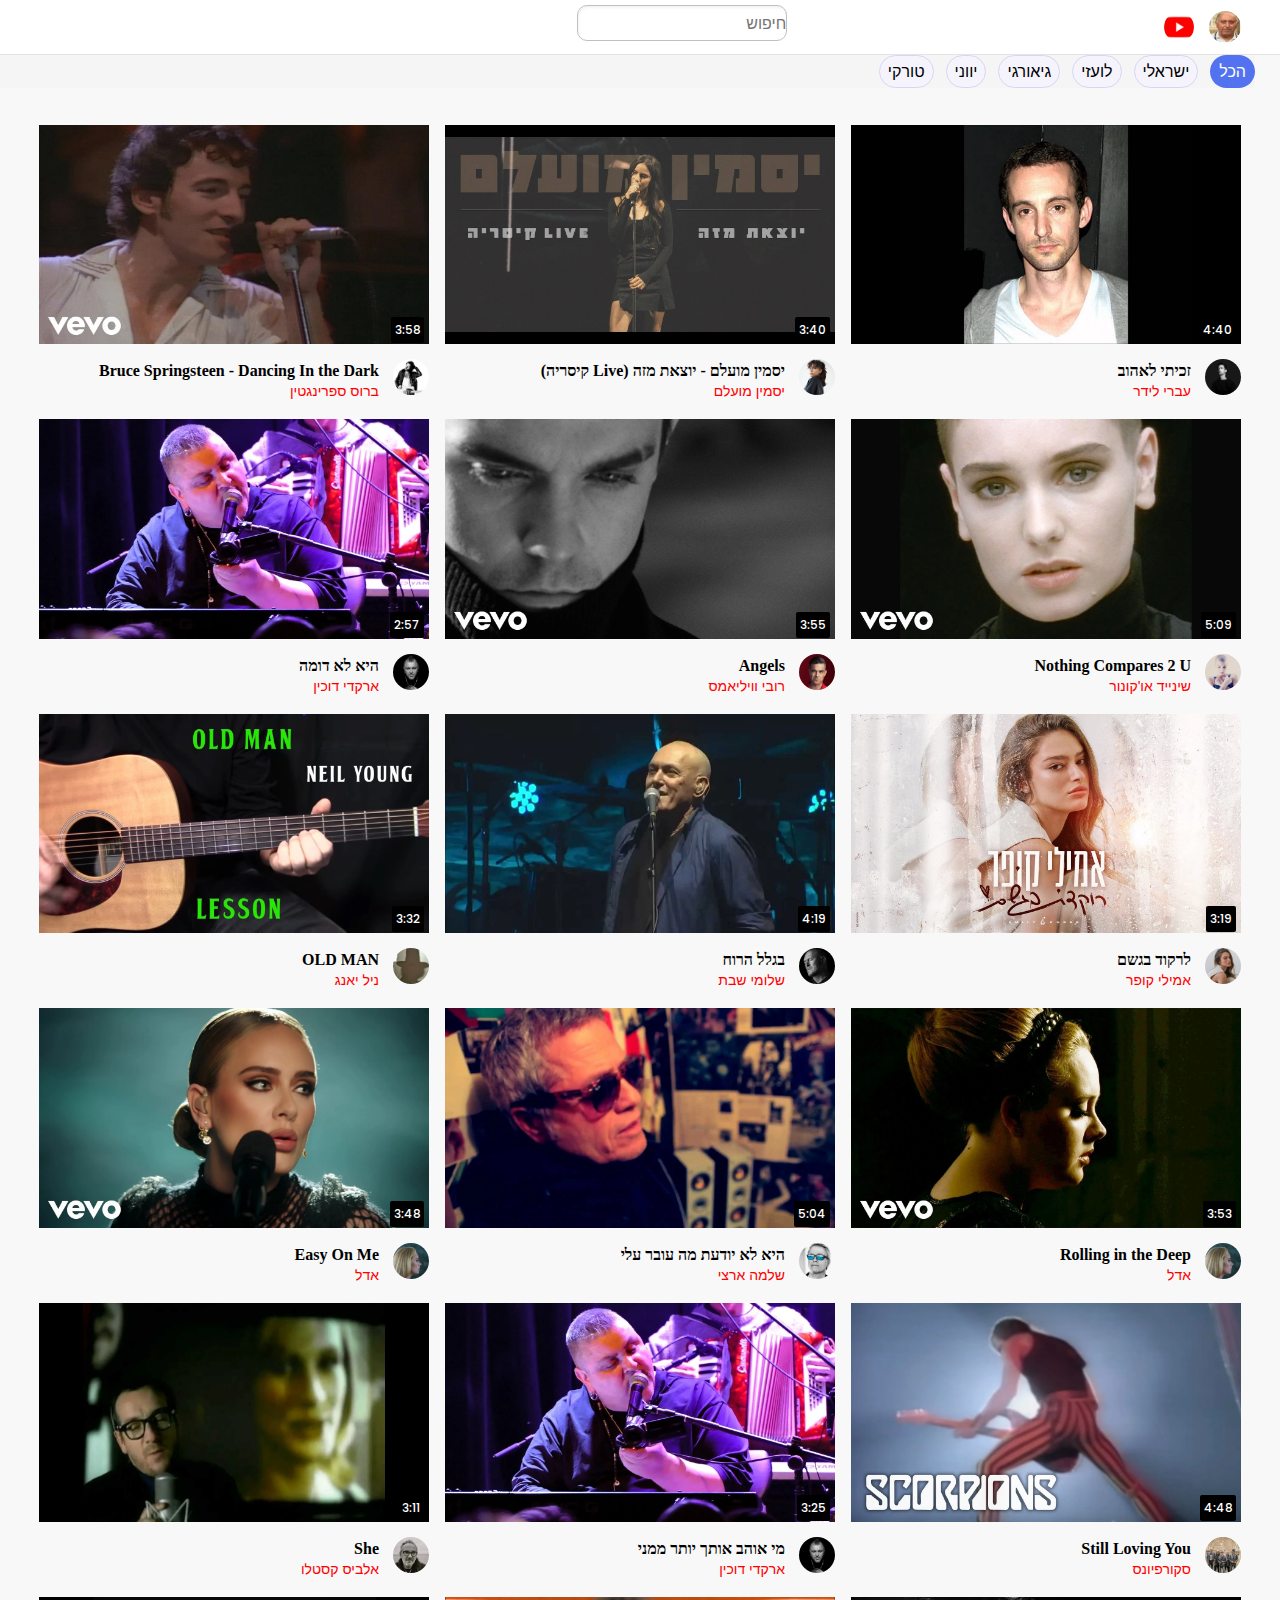
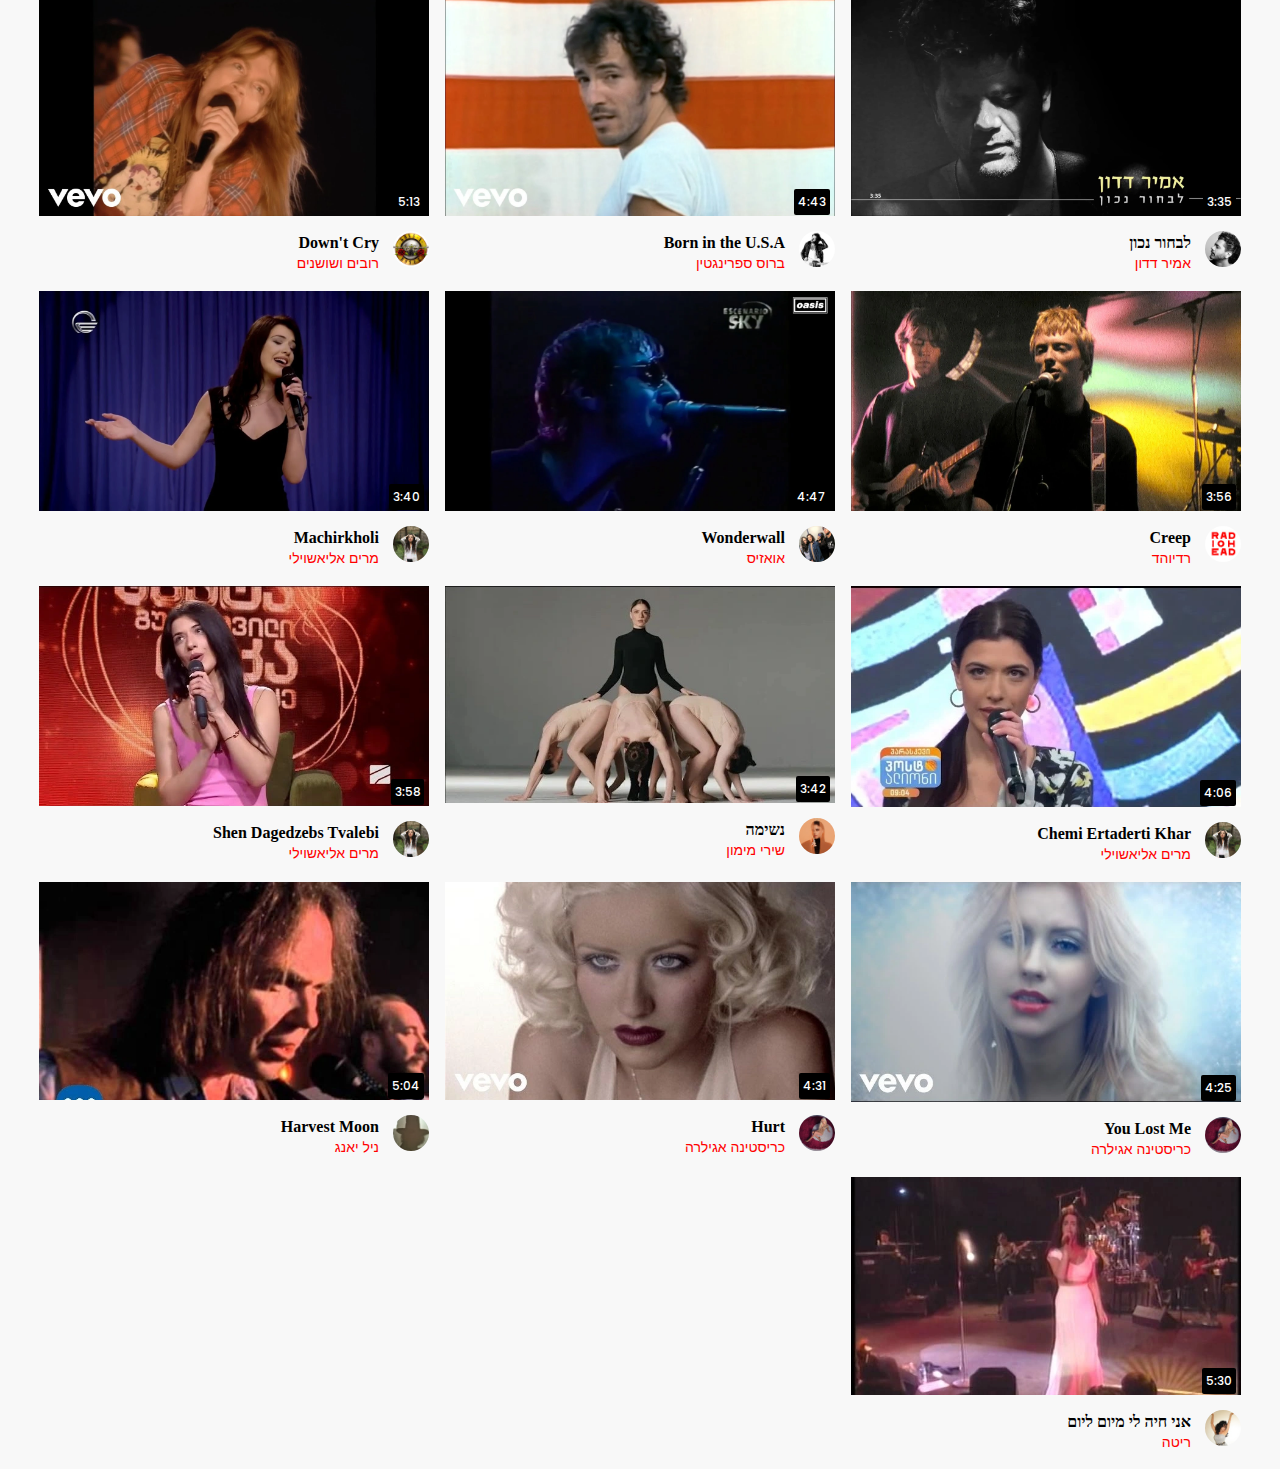
==== index.html @ 2741edd7 "Add files via upload" ====
<!DOCTYPE html>
<html>
  <head>
    <meta name="viewport" content="width=device-width, initial-scale=1">
    <title>Mytube</title>
    <link rel="preconnect" href="https://fonts.googleapis.com">
    <link rel="preconnect" href="https://fonts.gstatic.com" crossorigin>
    <link href="https://fonts.googleapis.com/css2?family=Roboto:wght@400;500;700&display=swap" rel="stylesheet">

    <link rel="stylesheet" href="https://cdnjs.cloudflare.com/ajax/libs/font-awesome/6.2.0/css/all.min.css" />

    <link rel="stylesheet" href="styles/general.css">
    <link rel="stylesheet" href="styles/header.css">
    <link rel="stylesheet" href="styles/video.css">
    <link rel="stylesheet" href="styles/sidebar.css">
    <link rel="stylesheet" href="styles/slider.css">
    <link rel="stylesheet" href="styles/buttons.css">
    <!--script src="scripts/slider.js" defer></script-->
  </head>
  <body>
    <header class="header">
      <div class="left-section">
        <!--img class="hamburger-menu" src="icons/hamburger-menu.svg"-->
        <!--img class="youtube-logo" styl="display:none" src="icons/youtube-logo1.svg"-->
        <img class="current-user-picture" src="channel-pictures/uzichannel.jpg">
        <img class="youtube-logo" src="icons/youtube-logo1.png">
      </div>
      <div class="middle-section">
        <form>
          <input type="search" class="search-bar" name="gsearch" id="filterInput" placeholder="חיפוש">        
        </form>
      </div>
      
      <!--div class="middle-section">
        <input class="search-bar" type="text" placeholder="חיפוש">
        <input class="search-bar" type="search" id="search-icon" data-search placeholder="חיפוש">

        <button class="search-button">
          <img class="search-icon" src="icons/search.svg">
          <div class="tooltip">חיפוש</div>
        </button>
        < Put position absolute inside position relative >
        <button class="voice-search-button">
          <img class="voice-search-icon" src="icons/voice-search-icon.svg">
          <div class="tooltip">Search with your voice</div>
        </button-->
      </div-->
      <div class="right-section">
        <!--div class="upload-icon-container">
          <img class="upload-icon" src="icons/upload.svg">
          <div class="tooltip">Create</div>
        </div-->
        <!--div class="youtube-apps-icon-container">
          <img class="youtube-apps-icon" src="icons/youtube-apps.svg">
          <div class="tooltip">YouTube Apps</div>
        </div-->
        <!--div class="notifications-icon-container">
          <img class="notifications-icon" src="icons/notifications.svg">
          <div class="notifications-count">3</div>
          <div class="tooltip">Notifications</div>
        </div-->
        <!--img class="current-user-picture" src="channel-pictures/uzichannel.jpg"-->
      </div>
      
    </header>
    
    
    <div class="wrapper" dir="rtl">
      <div class="icon"><i id="left" class="fa-solid fa-angle-left"></i></div>
      <ul class="tabs-box">
        <li class="tab active">הכל</li>
        <li class="tab">ישראלי</li>
        <li class="tab">לועזי</li>
        <li class="tab">גיאורגי</li>
        <li class="tab">יווני</li>
        <li class="tab">טורקי</li>
      </ul>
      <div class="icon"><i id="right" class="fa-solid fa-angle-right"></i></div>
    </div>

    
      <nav class="sidebar">
      <div class="sidebar-link">
        <img class ="home" src="icons/home.svg">
        <div><a href="index.html">בית</a></div>
      </div>
      <div class="sidebar-link">
        <img src="icons/explore.svg">
        <div>Explore</div>
      </div>
      <div class="sidebar-link">
        <img src="icons/subscriptions.svg">
        <div>Subscriptions</div>
      </div>
      <div class="sidebar-link">
        <img src="icons/originals.svg">
        <div>Originals</div>
      </div>
      <div class="sidebar-link">
        <img class ="music" src="icons/youtube-music.svg">
        <div>מוזיקה</div>
      </div>
      <div class="sidebar-link">
        <img src="icons/library.svg">
        <div>Library</div>
      </div>
    </nav>

    <main>
      <div class="video-grid js-video-grid">
      </div>
    </main>
    <script type="module" src="scripts/youtube.js"></script>
   
  </body>
</html>
---- styles/general.css ----
p {
  margin-top: 0;
  margin-bottom: 0;
}

body {
  /* This style below will be inherited */
  
  direction: rtl;
  font-family: Roboto, Arial;
  margin: 15px;
  padding-top: 110px;
  padding-left: 24px;
  padding-right: 24px;
  background-color: rgb(248, 248, 248);
}
---- styles/header.css ----
.header {
  height: 55px;

  display: flex;
  flex-direction: row;
  justify-content: space-between;

  position: fixed;
  top: 0;
  left: 0;
  right: 0;
  z-index: 100;

  background-color: white;
  border-bottom-width: 1px;
  border-bottom-style: solid;
  border-bottom-color: rgb(228, 228, 228);
}

.left-section {

  display: flex;
  align-items: center;
  margin-left: 24px;
  margin-right: 24px;
}

.hamburger-menu {
  height: 24px;
  margin-left: 24px;
  margin-right: 24px;
}

.youtube-logo {
  width: 30px;
  height: 30px;
  border-radius: 50px;
  cursor: pointer;
  /* margin-right: 10px; */
}
/*
.middle-section {
  flex: 1;
  margin-left: 70px;
  margin-right: 35px;
  max-width: 210px;
  display: flex;
  align-items: center;
}
*/
.search-bar {
  margin-top: 5px;
  flex: 1;
  height: 36px;
  padding-left: 10px;
  font-size: 16px;
  border: 1px solid rgb(192, 192, 192);
  border-radius: 10px;
  box-shadow: inset 1px 2px 3px rgba(0, 0, 0, 0.05);
  width: 210px;

}

.search-bar::placeholder {
  font-size: 16px;
}

.search-button {
  height: 40px;
  width: 66px;
  background-color: rgb(240, 240, 240);
  border-width: 1px;
  border-style: solid;
  border-color: rgb(192, 192, 192);
  margin-left: -1px;
  margin-right: 10px;
}

.search-button,
.voice-search-button,
.upload-icon-container {
  display: flex;
  justify-content: center;
  align-items: center;
  position: relative;
}

.search-button .tooltip,
.voice-search-button .tooltip,
.upload-icon-container .tooltip {
  position: absolute;
  background-color: gray;
  color: white;
  padding-top: 4px;
  padding-bottom: 4px;
  padding-left: 8px;
  padding-right: 8px;
  border-radius: 2px;
  font-size: 12px;
  bottom: -30px;
  opacity: 0;
  transition: opacity 0.15s;
  pointer-events: none;
  white-space: nowrap;
}

.search-button:hover .tooltip,
.voice-search-button:hover .tooltip,
.upload-icon-container:hover .tooltip {
  opacity: 1;
}

.search-icon {
  height: 25px;
}

.voice-search-button {
  height: 40px;
  width: 40px;
  border-radius: 20px;
  border: none;
  background-color: rgb(245, 245, 245);
}

.voice-search-icon {
  height: 24px;
}

.right-section {
  width: 180px;
  margin-right: 20px;
  display: flex;
  align-items: center;
  justify-content: space-between;
  flex-shrink: 0;
  margin-left: 24px;
}

.upload-icon {
  height: 24px;
}

.youtube-apps-icon {
  height: 24px;
}

.notifications-icon {
  height: 24px;
}

.notifications-icon-container {
  position: relative;
}

.notifications-count {
  position: absolute;
  top: -2px;
  right: -5px;
  background-color: rgb(200, 0, 0);
  color: white;
  font-size: 11px;
  padding-left: 5px;
  padding-right: 5px;
  padding-top: 2px;
  padding-bottom: 2px;
  border-radius: 10px;
}

.current-user-picture {
  margin: 15px;
  height: 32px;
  border-radius: 16px;
}

.search-button,
.voice-search-button,
.upload-icon-container,
.youtube-apps-icon-container,
.notifications-icon-container {
  display: flex;
  justify-content: center;
  align-items: center;
  position: relative;
  cursor: pointer;
}

.search-button .tooltip,
.voice-search-button .tooltip,
.upload-icon-container .tooltip,
.youtube-apps-icon-container .tooltip,
.notifications-icon-container .tooltip {
  font-family: Roboto, Arial;
  position: absolute;
  background-color: gray;
  color: white;
  padding-top: 4px;
  padding-bottom: 4px;
  padding-left: 8px;
  padding-right: 8px;
  border-radius: 2px;
  font-size: 12px;
  bottom: -30px;
  opacity: 0;
  transition: opacity 0.15s;
  pointer-events: none;
  white-space: nowrap;
}

.search-button:hover .tooltip,
.voice-search-button:hover .tooltip,
.upload-icon-container:hover .tooltip,
.youtube-apps-icon-container:hover .tooltip,
.notifications-icon-container:hover .tooltip {
  opacity: 1;
}

header ul li{
  margin-bottom:  50px;
  list-style: none;
  padding: 20px;
  margin: 10px;
  float: left;
  font-size: 20px;
  border-radius: 35px;
  /*background: red;*/

}
header ul li a{
  color: inherit;
  text-decoration: none;
}
header ul li.active{
  background: var(--gra);
}
header ul li.active a{
  color: white;
  font-weight: bold;
}
---- styles/video.css ----
.thumbnail {
  width: 100%;
  cursor: pointer;
}

.thumbnail:hover{
  scale:  1.04;
  
}

.video-title {
  margin-top: 0;
  font-size: 14px;
  font-weight: 500;
  line-height: 20px;
  
}

.video-info-grid {
  display: grid;
  grid-template-columns: 50px 1fr;
}

.profile-picture {
  width: 36px;
  border-radius: 50px;
}

.thumbnail-row {
  margin-bottom: 8px;
  position: relative;
}

.video-author,
.video-stats {
  font-size: 14px;
  color: rgb(96, 96, 96);
}

.video-stats {
  display:none;
  }

.video-author {
  margin-bottom: 4px;
  font-family: arial;
  color: red;
}

@media (min-width: 1000px) {
  .video-title {
    font-size: 16px;
    line-height: 24px;
    font-weight: 800;
    font-family: miriam;
   
  }
}

@media (min-width: 1000px) {
  .video-author,
  .video-stats {
    font-size: 14px;
  }
}

.video-grid {
  display: grid;
  /*grid-template-columns: 1fr 1fr; */
  column-gap: 16px;
  row-gap: 16px;
  grid-template-columns: repeat(6, 1fr);
}


@media (max-width: 2000px) {
  .video-grid {
    grid-template-columns: repeat(5, 1fr);
  }
}

/* This @media means when the screen width is 1600px or
   less, we will divide the grid into 6 columns. */
@media (max-width: 1600px) {
  .video-grid {
    grid-template-columns: repeat(4, 1fr);
  }
}

@media (max-width: 1300px) {
  .video-grid {
    grid-template-columns: repeat(3, 1fr);
  }
}

@media (max-width: 1200px) {
  .video-grid {
    grid-template-columns: repeat(2, 2fr);
  }
}

@media (max-width: 1000px) {
  .video-grid {
    grid-template-columns: repeat(1, 1fr);
  }
}
/*
@media (max-width: 900px) {
  .video-grid {
    grid-template-columns: repeat(1, 1fr);
  }
}

@media (max-width: 575px) {
  .video-grid {
    grid-template-columns: repeat(1, 1fr);
  }
}

@media (max-width: 450px) {
  .video-grid {
    grid-template-columns: 1fr;
  }
}
*/

.video-time {
  font-size: 12px;
  font-weight: 500;
  padding: 4px;
  border-radius: 2px;
  background-color: black;
  color: white;
  position: absolute;
  bottom: 8px;
  right: 5px;
}

.video-preview {
  display: block;
}

div.show {
  display: none;
  animation: animate 0.5s;
}
div.hide {
  display: none;
}

@keyframes animate {   
   0%{
      transform: scale(0);
   }100%{
    transform: scale(1);
   }   
}
---- styles/sidebar.css ----
.sidebar {
  display: none;
  position: fixed;
  right: 0;
  bottom: 0;
  top: 55px;
  background-color: white;
  width: 72px;
  z-index: 200;

}

.sidebar-link {
  height: 74px;
  display: flex;
  justify-content: center;
  align-items: center;
  flex-direction: column;
}

.home, .music{
  cursor: pointer;
}


.sidebar-link:hover {
  background-color: rgb(235, 235, 235);
  
}

.sidebar-link img {
  height: 24px;
  margin-bottom: 4px;
}

.sidebar-link div {
  font-size: 12px;
}
---- styles/slider.css ----
/* Import Google font - Poppins */
@import url('https://fonts.googleapis.com/css2?family=Poppins:wght@400;500;600&display=swap');
*{
  margin: 0;
  padding: 0;
  box-sizing: border-box;
  font-family: 'Poppins', sans-serif;
}
/*
.body {
  display: flex;
  padding: 0 10px;
  align-items: center;
  justify-content: center;
  min-height: 100vh;
  background: #5372F0;
}
*/
.wrapper {
    
    display: flex;
    flex-direction: row;
    justify-content: space-between;
  
    position: fixed;
    margin-bottom: 3px;
    top: 55px;
    left: 0px;
    right: 25px;
    z-index: 100;
    direction: rtl;
    background-color: whitesmoke;
}
.wrapper .icon {
  position: absolute;
  top: 0;
  height: 100%;
  width: 120px;
  display: flex;
  align-items: center;
}
.icon:first-child {
  display: none;
  right: 0;
  display: none;
  background: linear-gradient(90deg, #fff 70%, transparent);
}
.icon:last-child {
  display: none;
  left: 0;
  justify-content: flex-end;
  background: linear-gradient(-90deg, #fff 70%, transparent);
}
.icon i {
  width: 55px;
  height: 55px;
  cursor: pointer;
  font-size: 1.2rem;
  text-align: center;
  line-height: 55px;
  border-radius: 50%;
}
.icon i:hover {
  background: #efedfb;
}
.icon:first-child i {
  margin-left: 15px;
} 
.icon:last-child i {
  margin-right: 15px;
} 
.wrapper .tabs-box {
  display: flex;
  gap: 12px;
  list-style: none;
  overflow-x: hidden;
  scroll-behavior: smooth;
}
.tabs-box.dragging {
  scroll-behavior: auto;
  cursor: grab;
}
.tabs-box .tab {
  cursor: pointer;
  font-size: 1rem;
  white-space: nowrap;
  background: #f5f4fd;
  padding: 3px 8px;
  border-radius: 30px;
  border: 1px solid #d8d5f2;
}
.tabs-box .tab:hover{
  background: #efedfb;
}
.tabs-box.dragging .tab {
  user-select: none;
  pointer-events: none;
}
.tabs-box .tab.active{
  color: #fff;
  background: #5372F0;
  border-color: transparent;
}
---- styles/buttons.css ----
.subscribe-button {
  background-color: rgb(200, 0, 0);
  color: white;
  border: none;
  border-radius: 2px;
  cursor: pointer;
  margin-right: 8px;
  margin-left: 20px;
  padding-top: 10px;
  padding-bottom: 10px;
  padding-left: 16px;
  padding-right: 16px;
  transition: opacity 0.15s;
  vertical-align: top;
}

.subscribe-button:hover {
  opacity: 0.8;
}

.subscribe-button:active {
  opacity: 0.5;
}

.join-button {
  background-color: white;
  border-color: rgb(6, 95, 212);
  border-style: solid;
  border-width: 1px;
  color: rgb(6, 95, 212);
  border-radius: 2px;
  cursor: pointer;
  padding-top: 9px;
  padding-bottom: 9px;
  padding-left: 16px;
  padding-right: 16px;

  transition: background-color 0.15s,
    color 0.15s;
}

.join-button:hover {
  background-color: rgb(6, 95, 212);
  color: white;
}

.join-button:active {
  opacity: 0.7;
}

.tweet-button {
  margin-top: 10px;
  margin-right: 20px;
  background-color: white;
  color: rgb(29, 155, 240);
  border: none;
  height: 36px;
  width: 74px;
  border-radius: 8px;
  border-radius: 18px;
  font-weight: bold;
  font-size: 15px;
  cursor: pointer;
  margin-left: 8px;
  transition: box-shadow 0.15s;
  vertical-align: top;
}

.tweet-button:hover {
  box-shadow: 5px 5px 10px rgba(0, 0, 0, 0.15);
  background-color: rgb(6, 95, 212);
  color: white;
}


.tweet-button:active {
  opacity: 0.7;
  background-color: red;
  color: white;
}
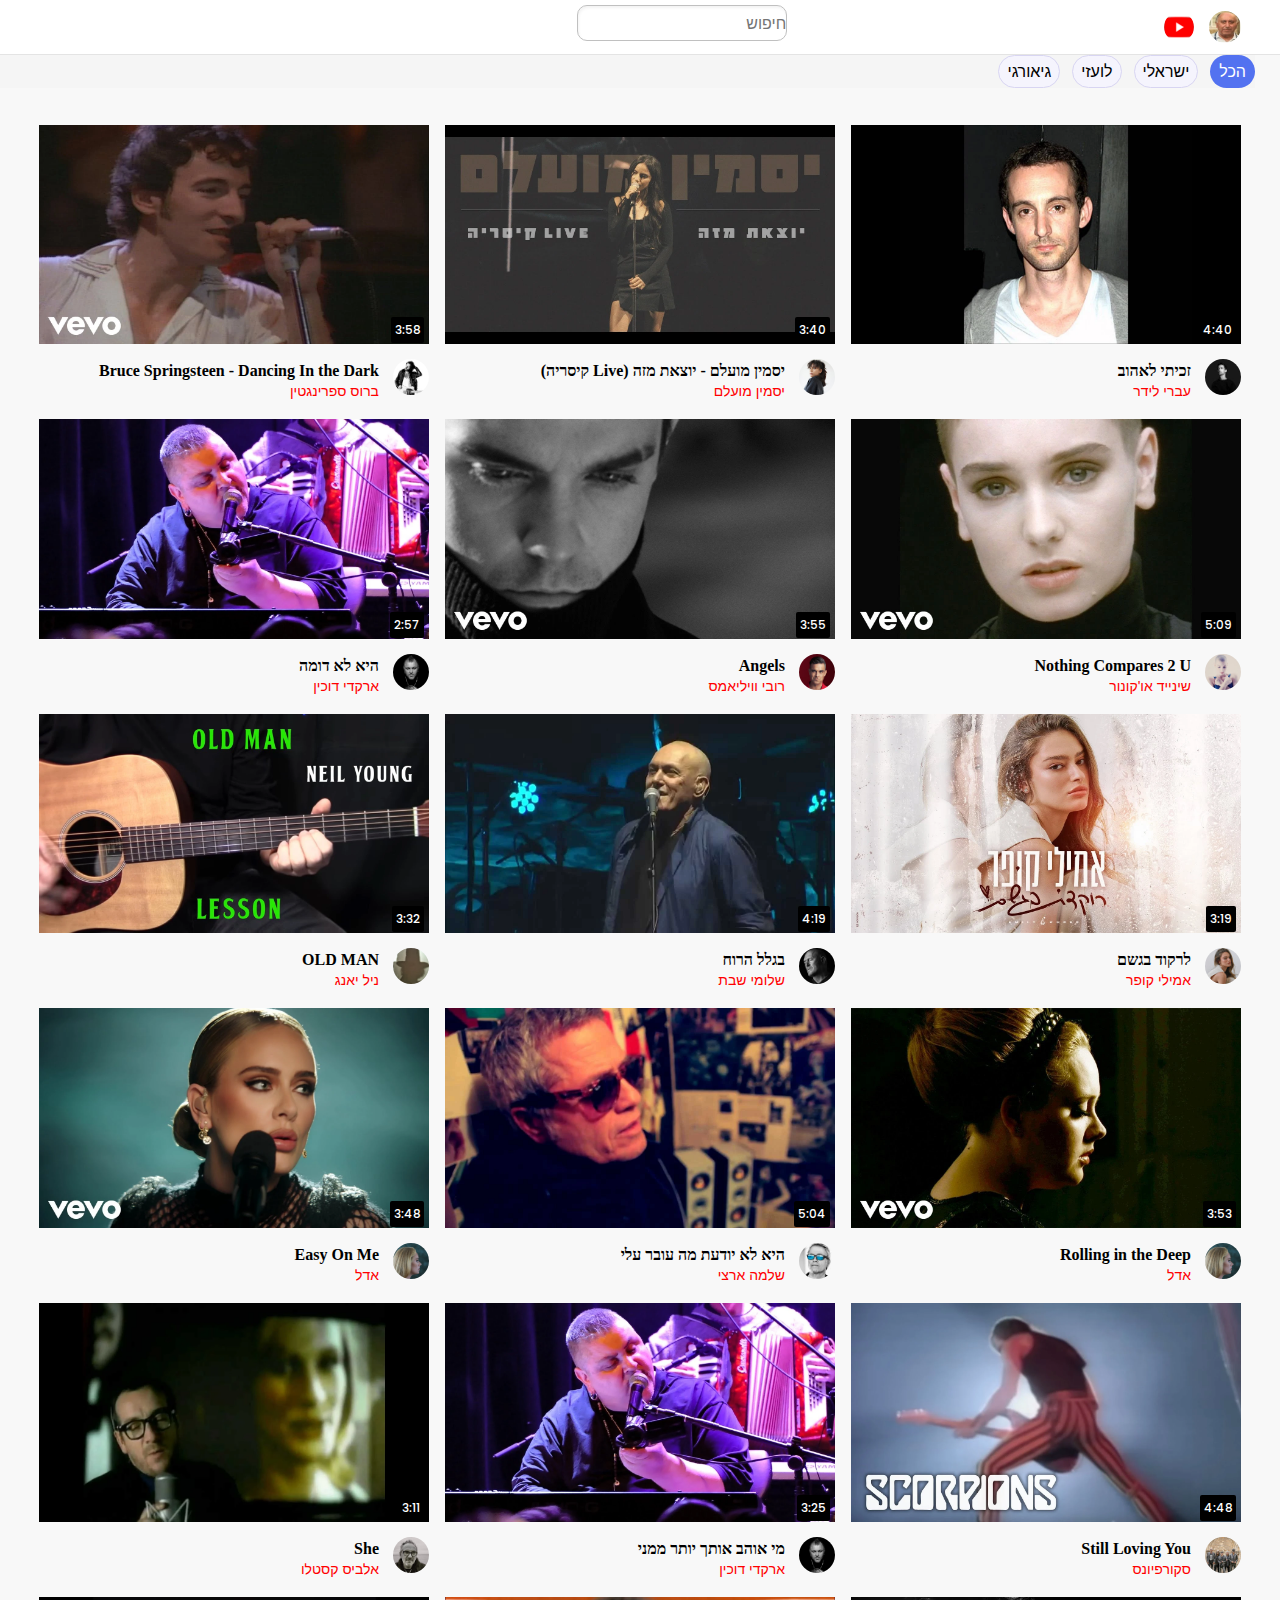
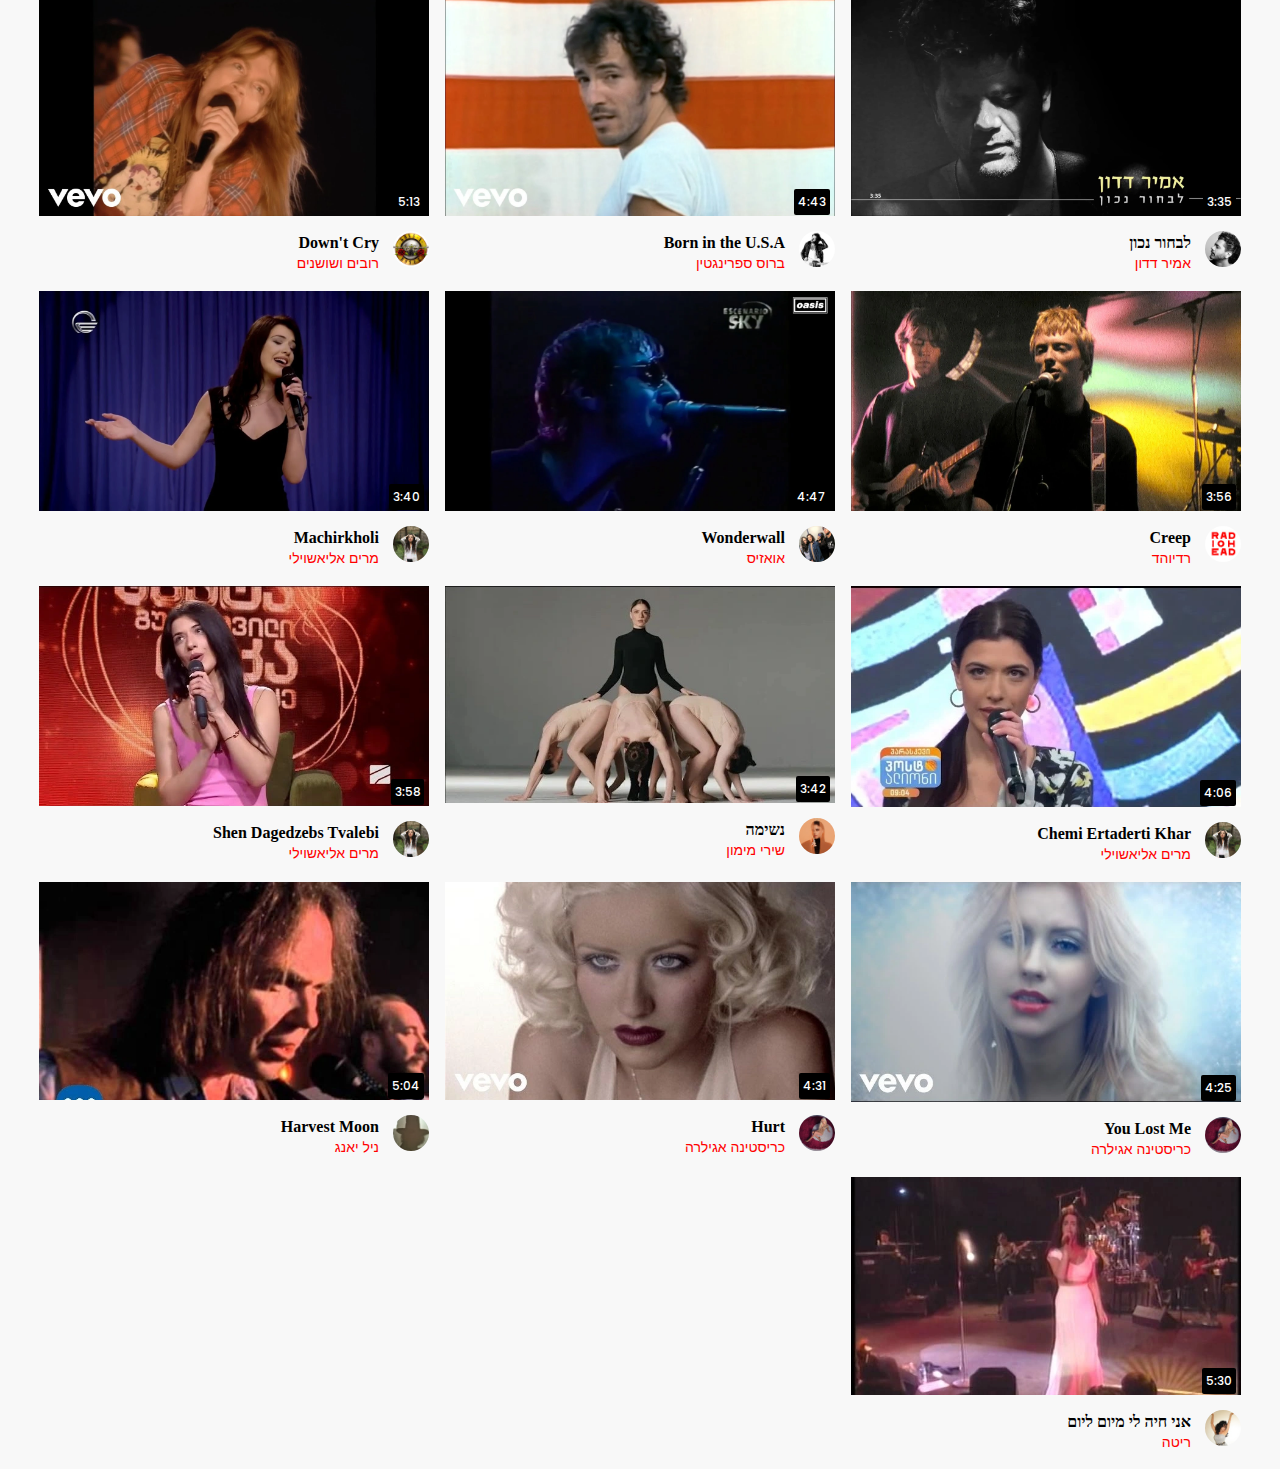
==== commit cbb2403e: "Add files via upload" ====
--- a/index.html
+++ b/index.html
@@ -72,8 +72,6 @@
         <li class="tab">ישראלי</li>
         <li class="tab">לועזי</li>
         <li class="tab">גיאורגי</li>
-        <li class="tab">יווני</li>
-        <li class="tab">טורקי</li>
       </ul>
       <div class="icon"><i id="right" class="fa-solid fa-angle-right"></i></div>
     </div>
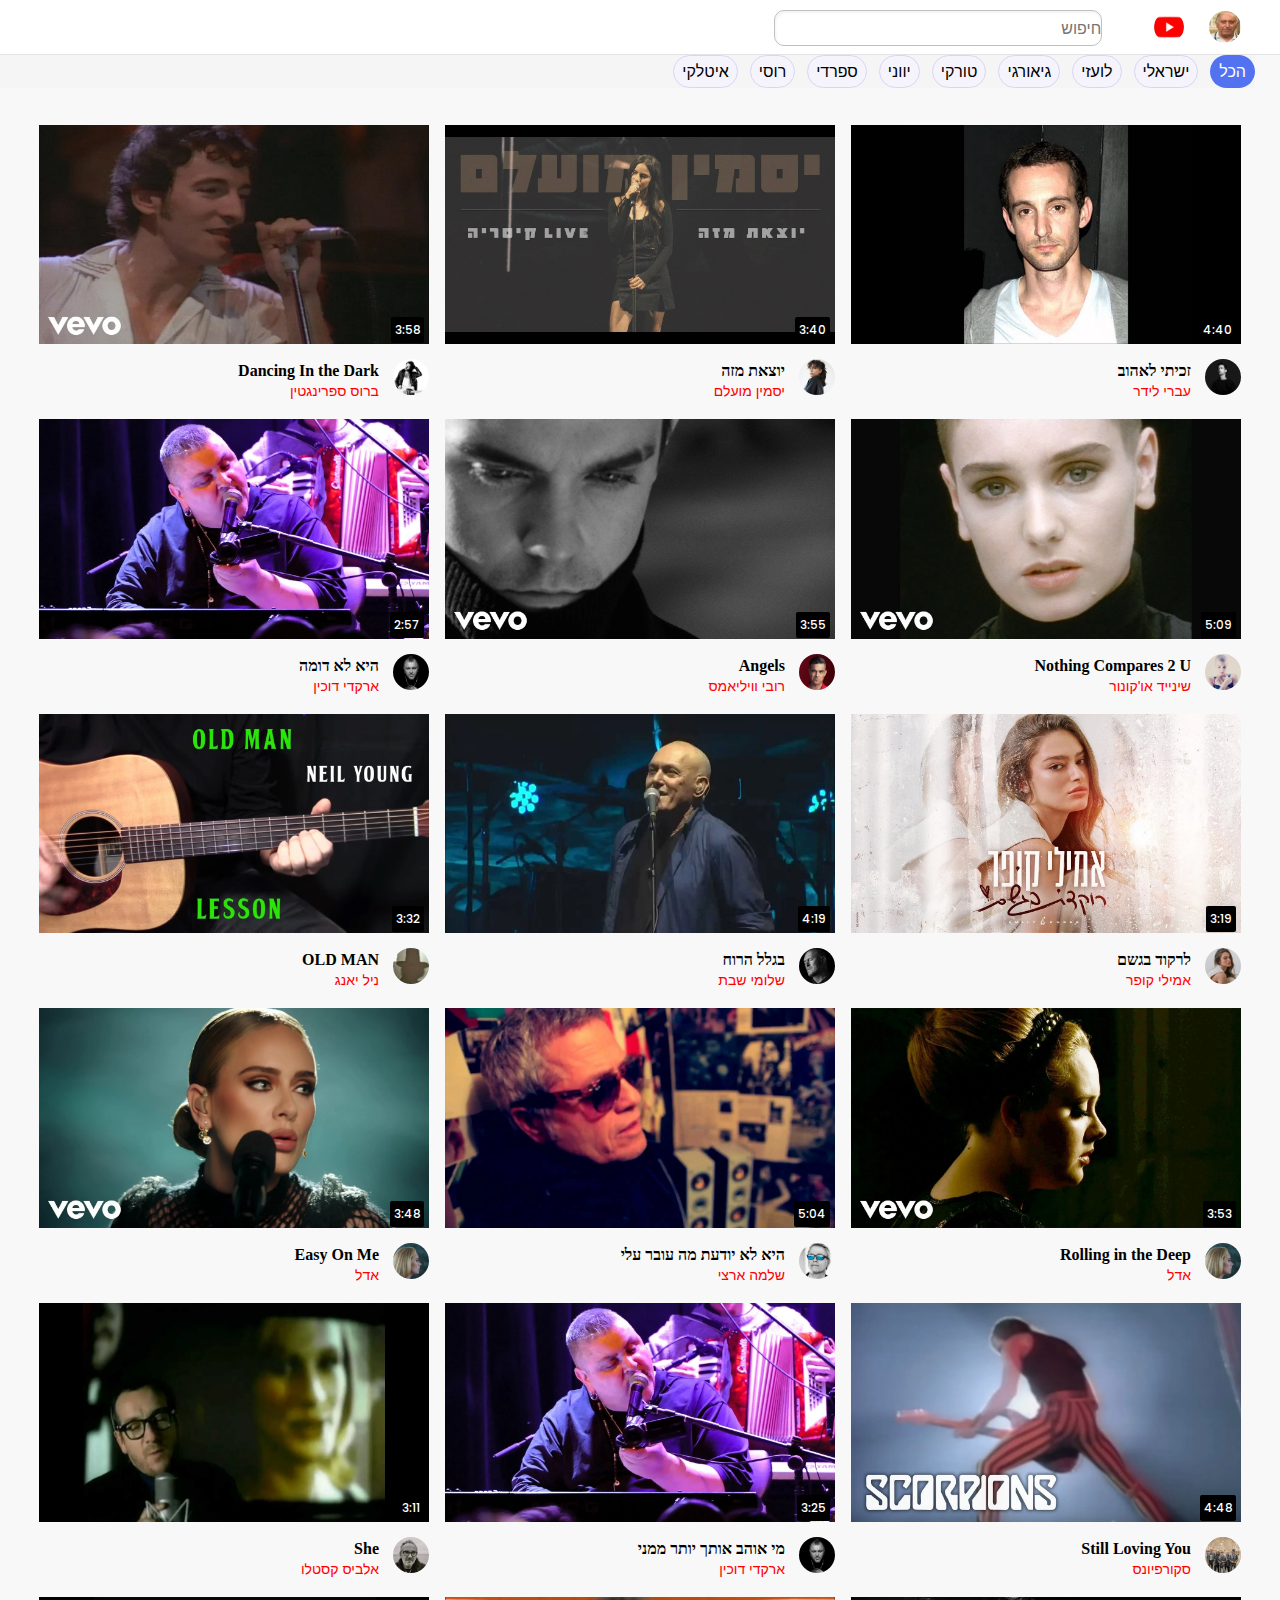
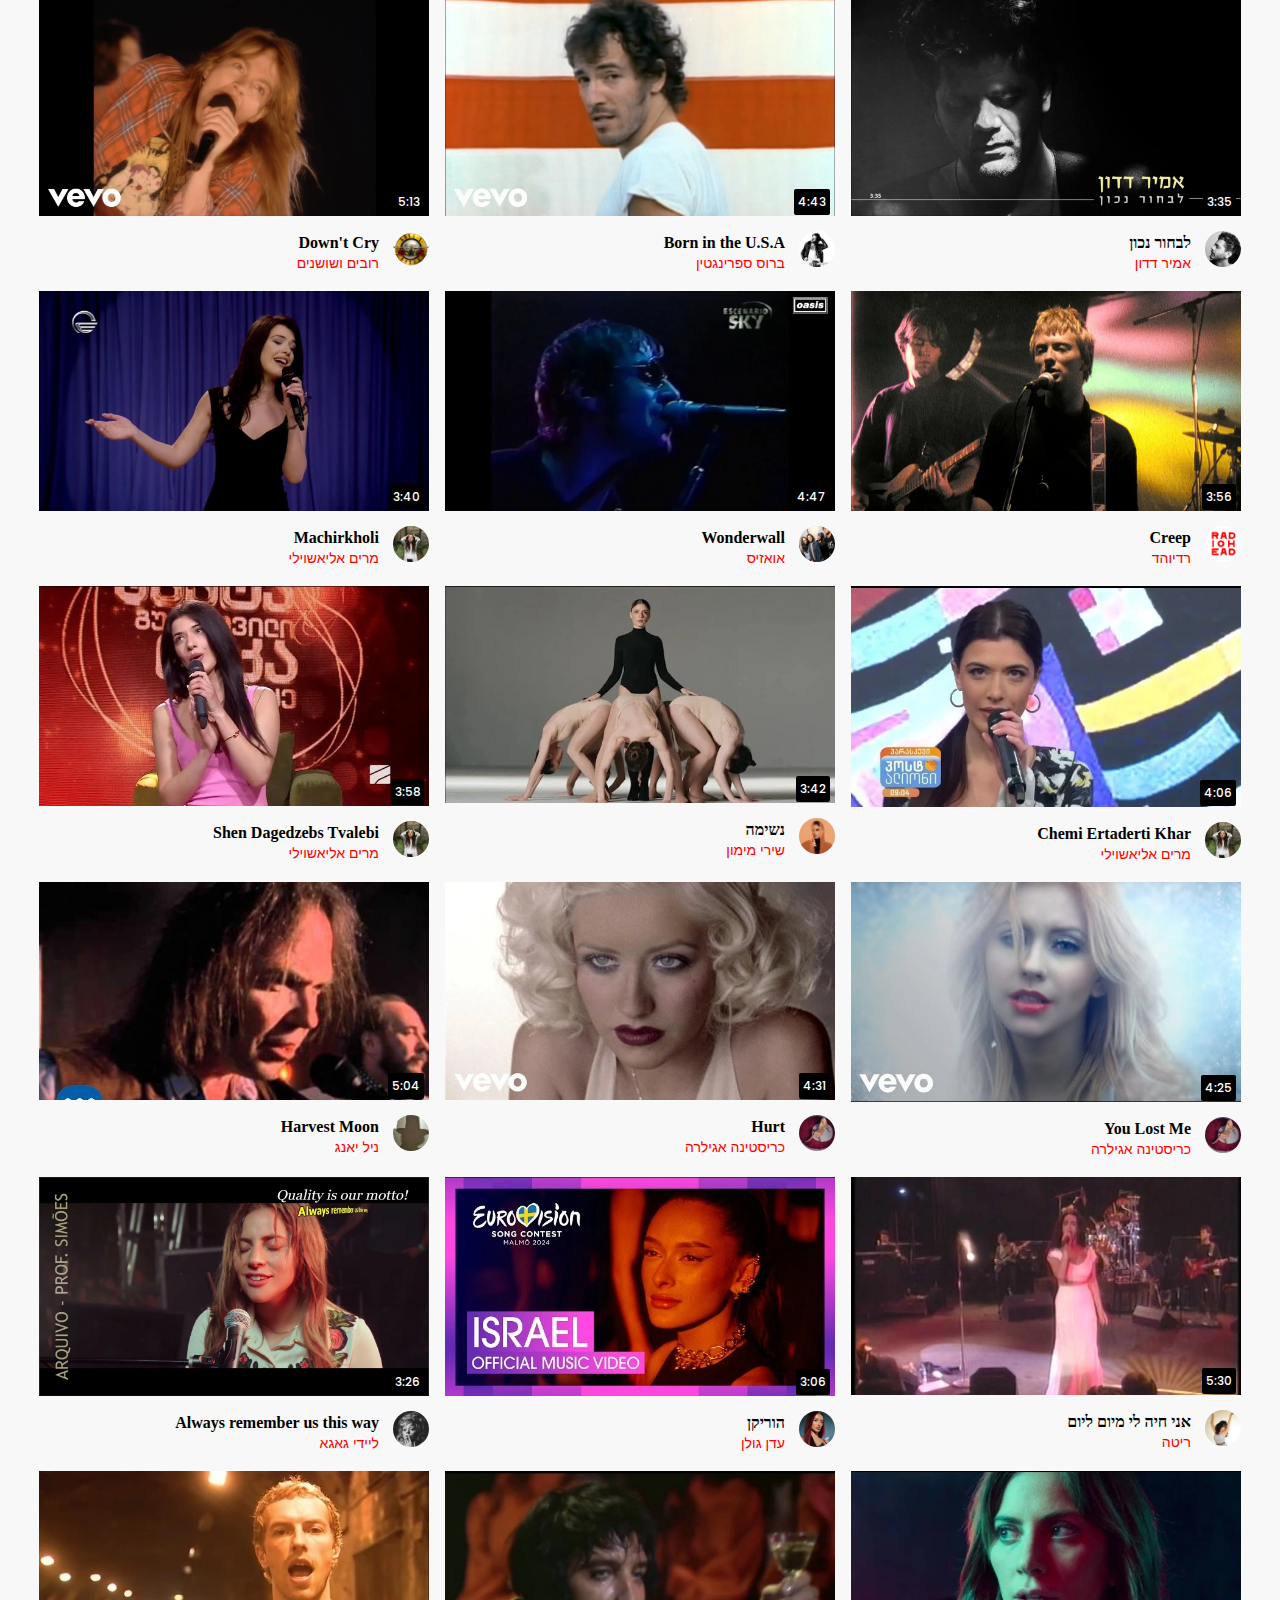
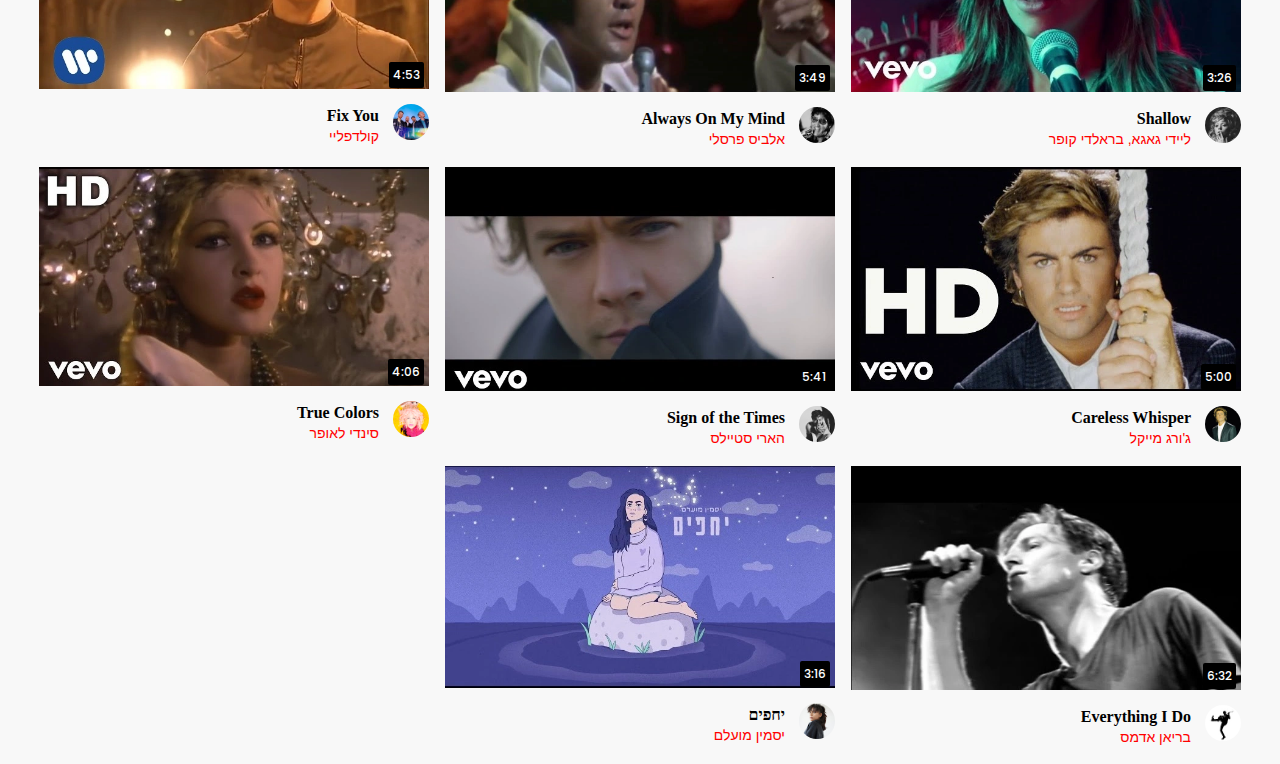
==== commit 612e235b: "Add files via upload" ====
--- a/index.html
+++ b/index.html
@@ -72,6 +72,11 @@
         <li class="tab">ישראלי</li>
         <li class="tab">לועזי</li>
         <li class="tab">גיאורגי</li>
+        <li class="tab">טורקי</li>
+        <li class="tab">יווני</li>
+        <li class="tab">ספרדי</li>
+        <li class="tab">רוסי</li>
+        <li class="tab">איטלקי</li>
       </ul>
       <div class="icon"><i id="right" class="fa-solid fa-angle-right"></i></div>
     </div>
--- a/styles/header.css
+++ b/styles/header.css
@@ -35,8 +35,8 @@
   width: 30px;
   height: 30px;
   border-radius: 50px;
+  margin-right: 10px;
   cursor: pointer;
-  /* margin-right: 10px; */
 }
 /*
 .middle-section {
@@ -48,8 +48,19 @@
   align-items: center;
 }
 */
+.middle-section {
+  flex: 1;
+  max-width: 850px;
+  margin-left: 10px;
+  margin-right: 10px;
+  display: flex;
+}
+
+
+
+
 .search-bar {
-  margin-top: 5px;
+  margin-top: 10px;
   flex: 1;
   height: 36px;
   padding-left: 10px;
@@ -57,7 +68,7 @@
   border: 1px solid rgb(192, 192, 192);
   border-radius: 10px;
   box-shadow: inset 1px 2px 3px rgba(0, 0, 0, 0.05);
-  width: 210px;
+  /*width: 210px;*/
 
 }
 
@@ -126,6 +137,7 @@
   height: 24px;
 }
 
+
 .right-section {
   width: 180px;
   margin-right: 20px;
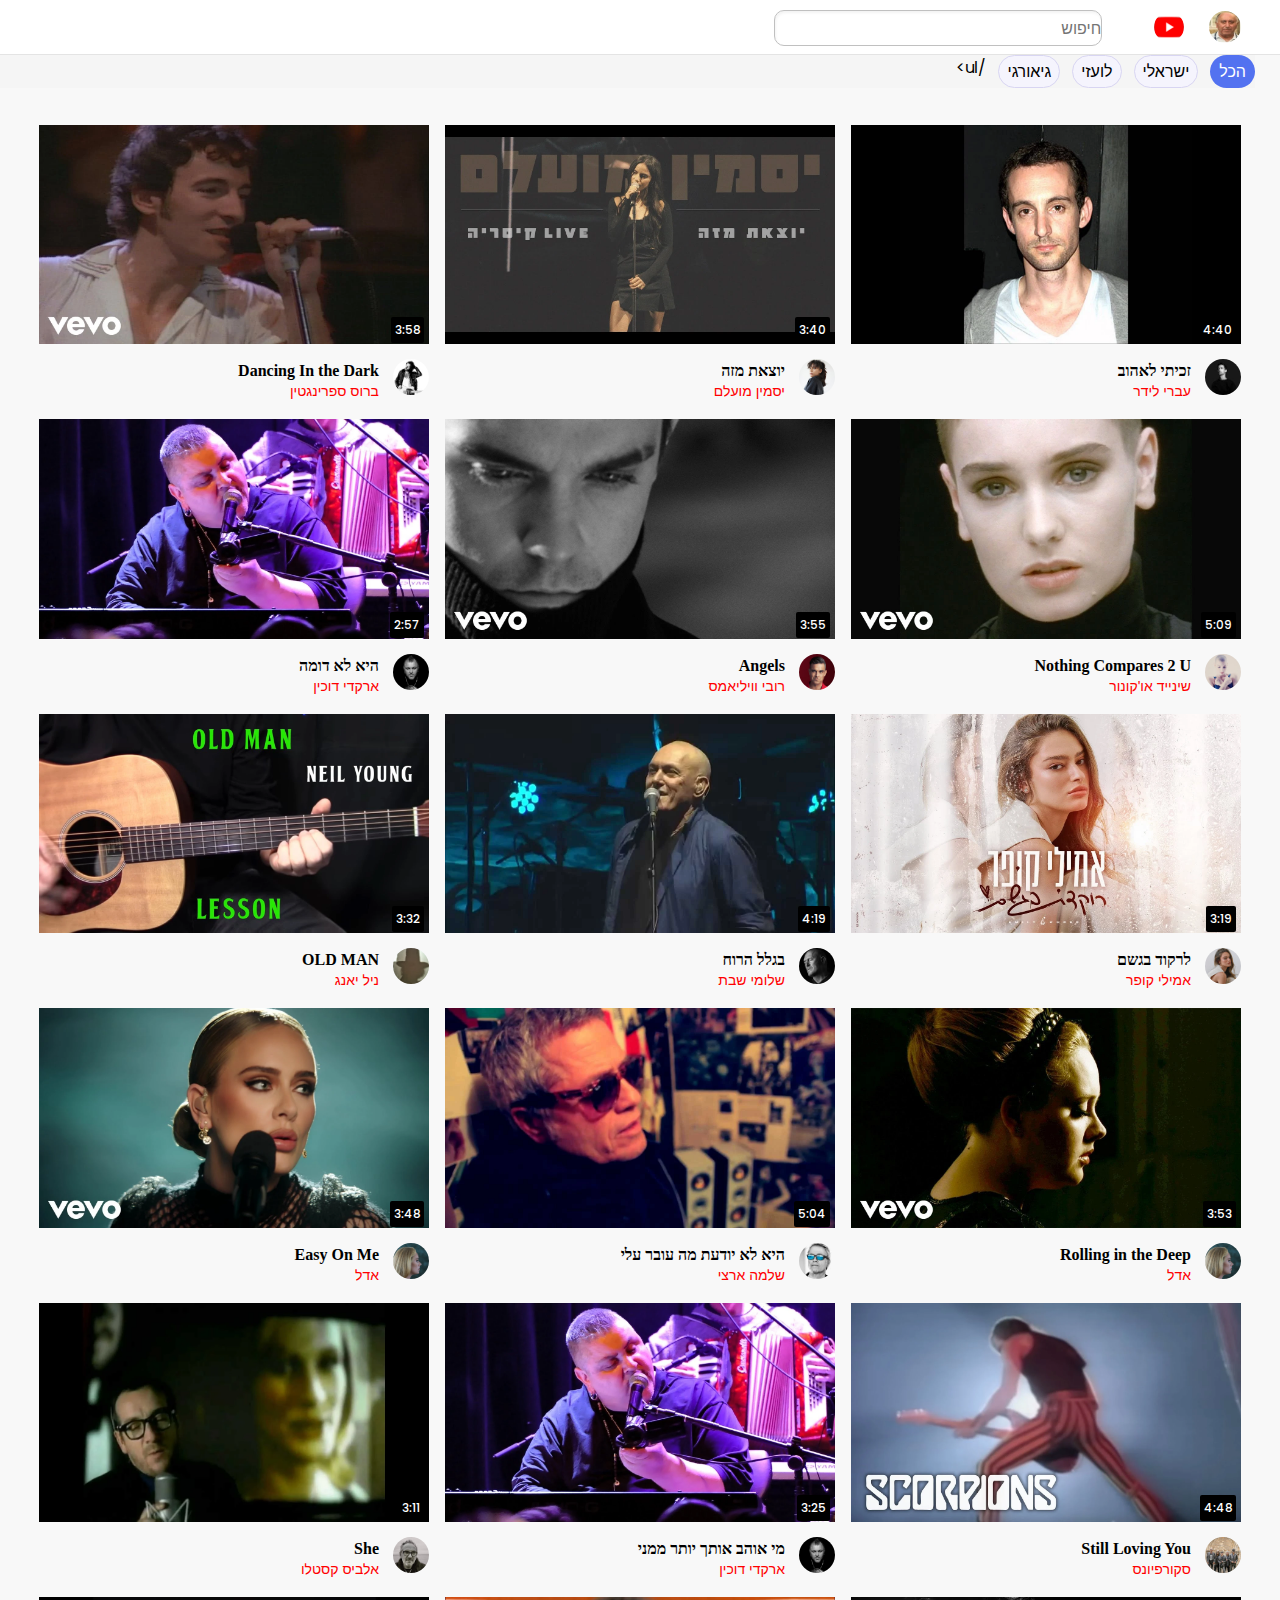
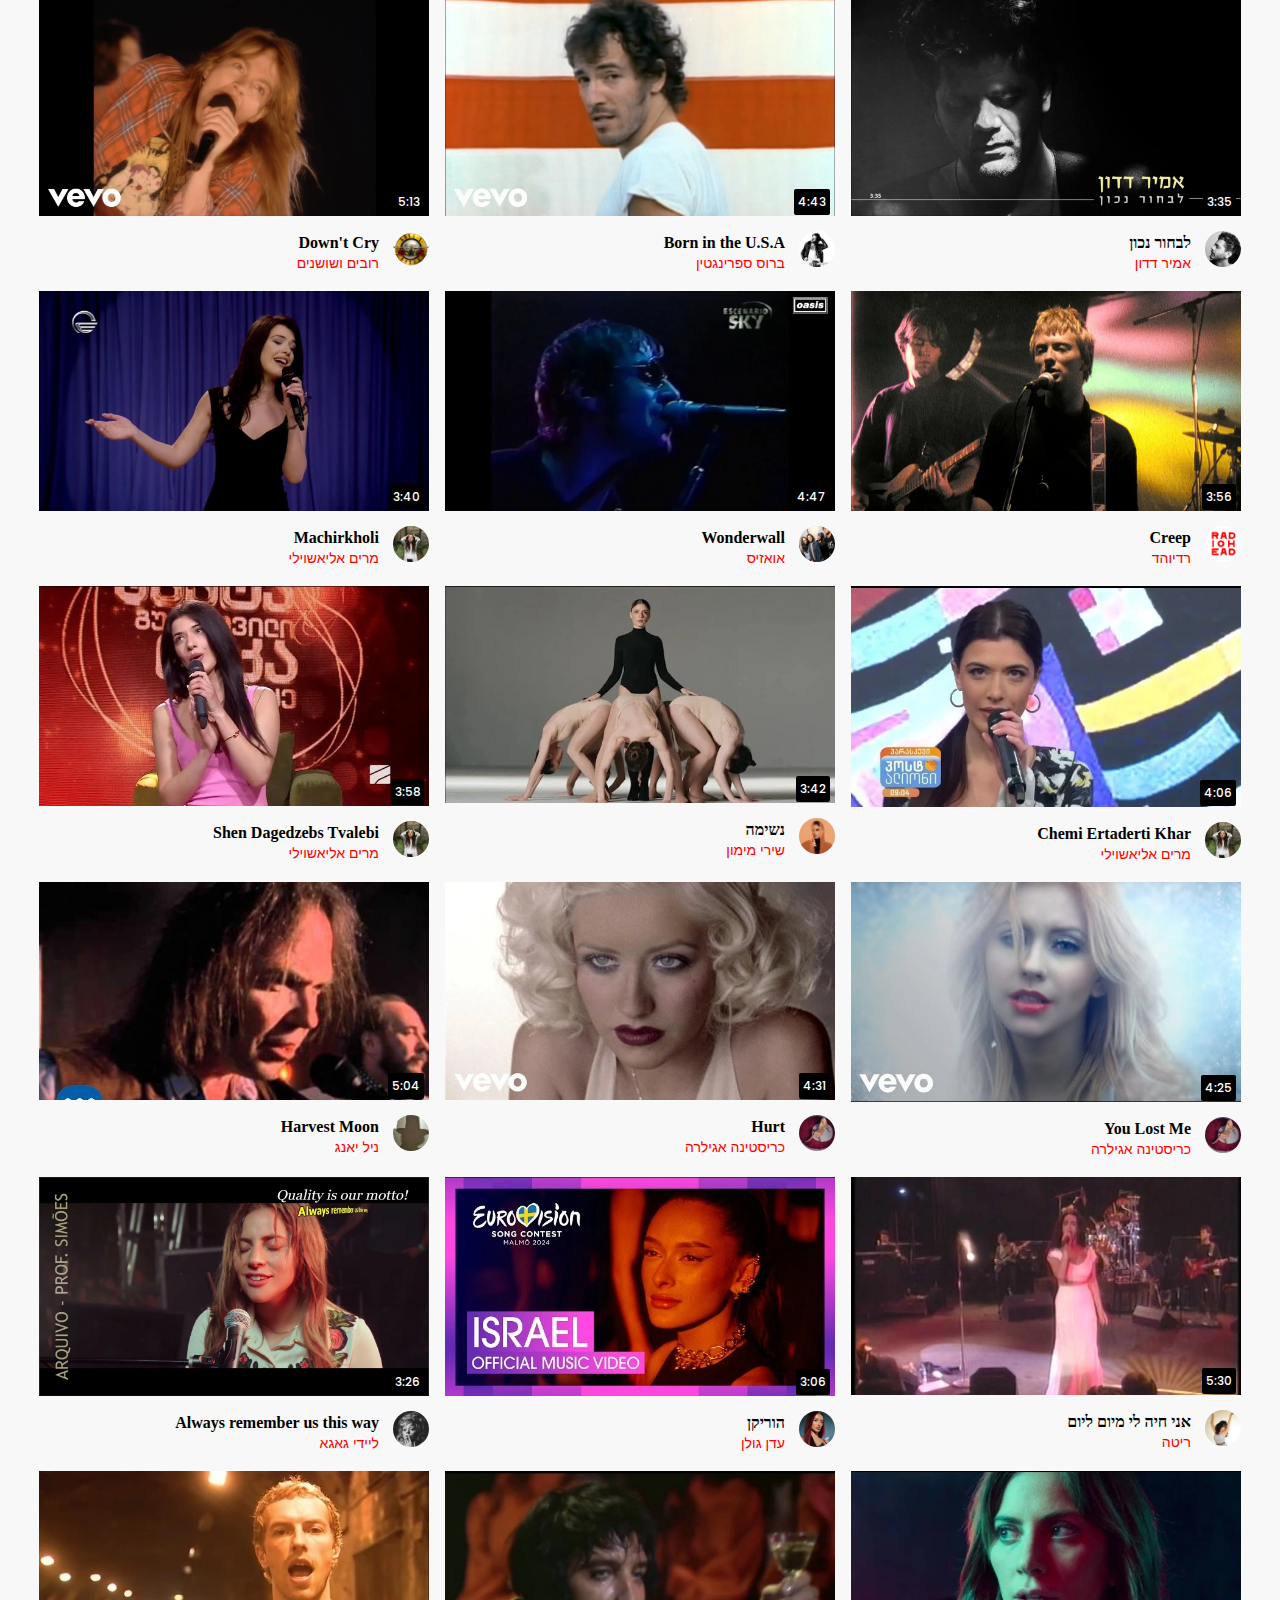
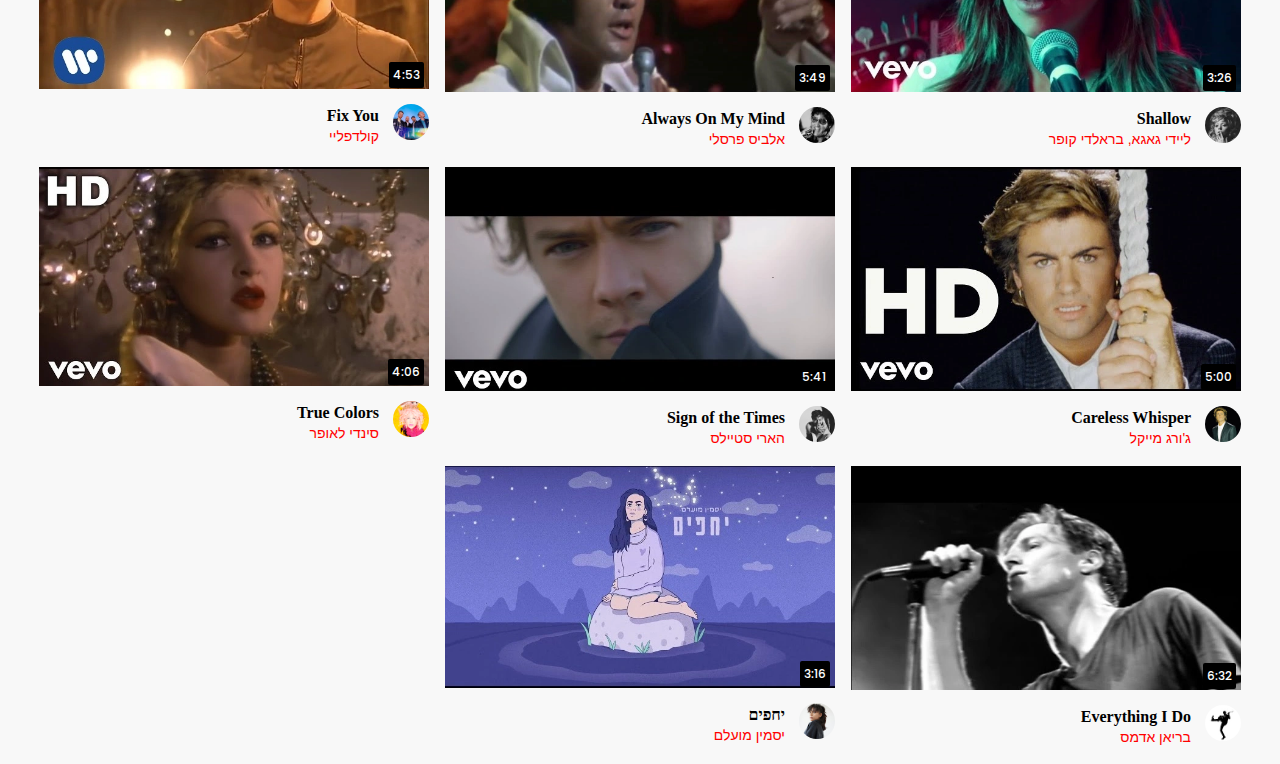
==== commit db7c5a98: "Add files via upload" ====
--- a/index.html
+++ b/index.html
@@ -72,12 +72,7 @@
         <li class="tab">ישראלי</li>
         <li class="tab">לועזי</li>
         <li class="tab">גיאורגי</li>
-        <li class="tab">טורקי</li>
-        <li class="tab">יווני</li>
-        <li class="tab">ספרדי</li>
-        <li class="tab">רוסי</li>
-        <li class="tab">איטלקי</li>
-      </ul>
+      /ul>
       <div class="icon"><i id="right" class="fa-solid fa-angle-right"></i></div>
     </div>
 
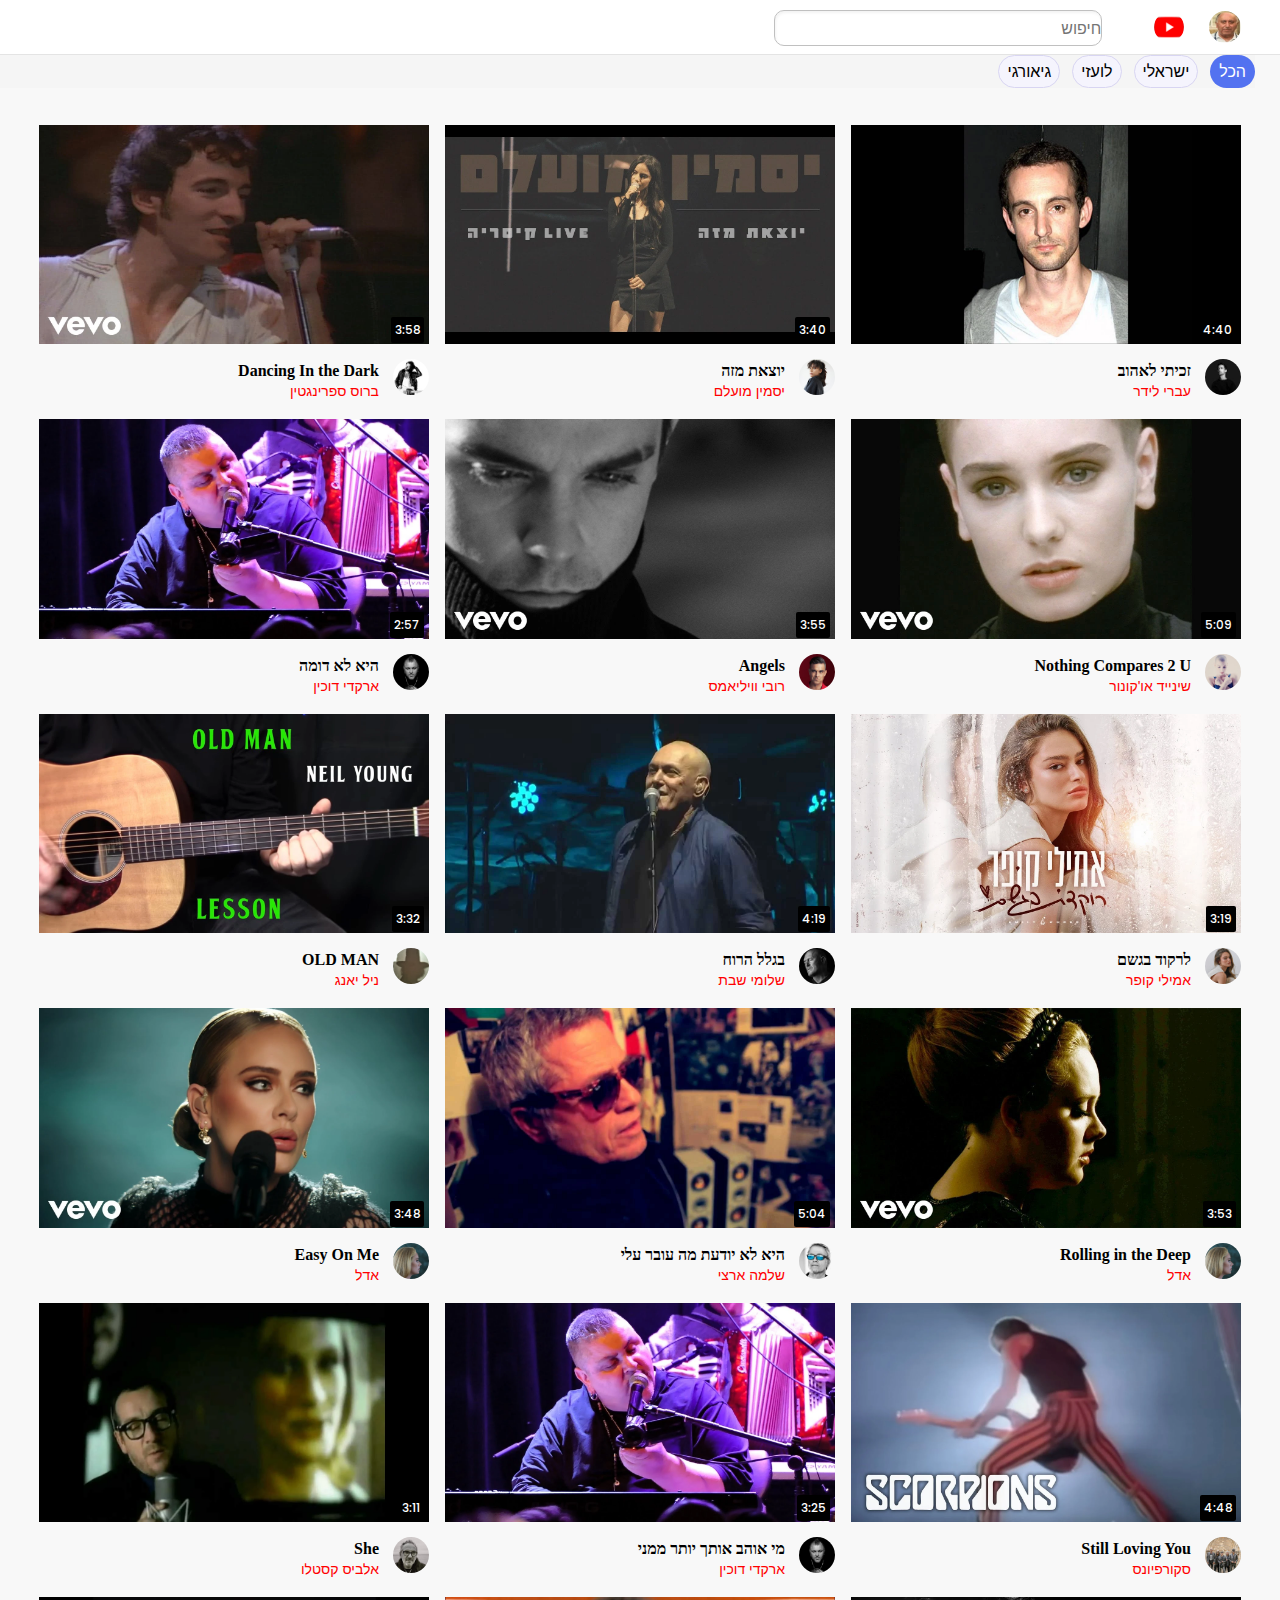
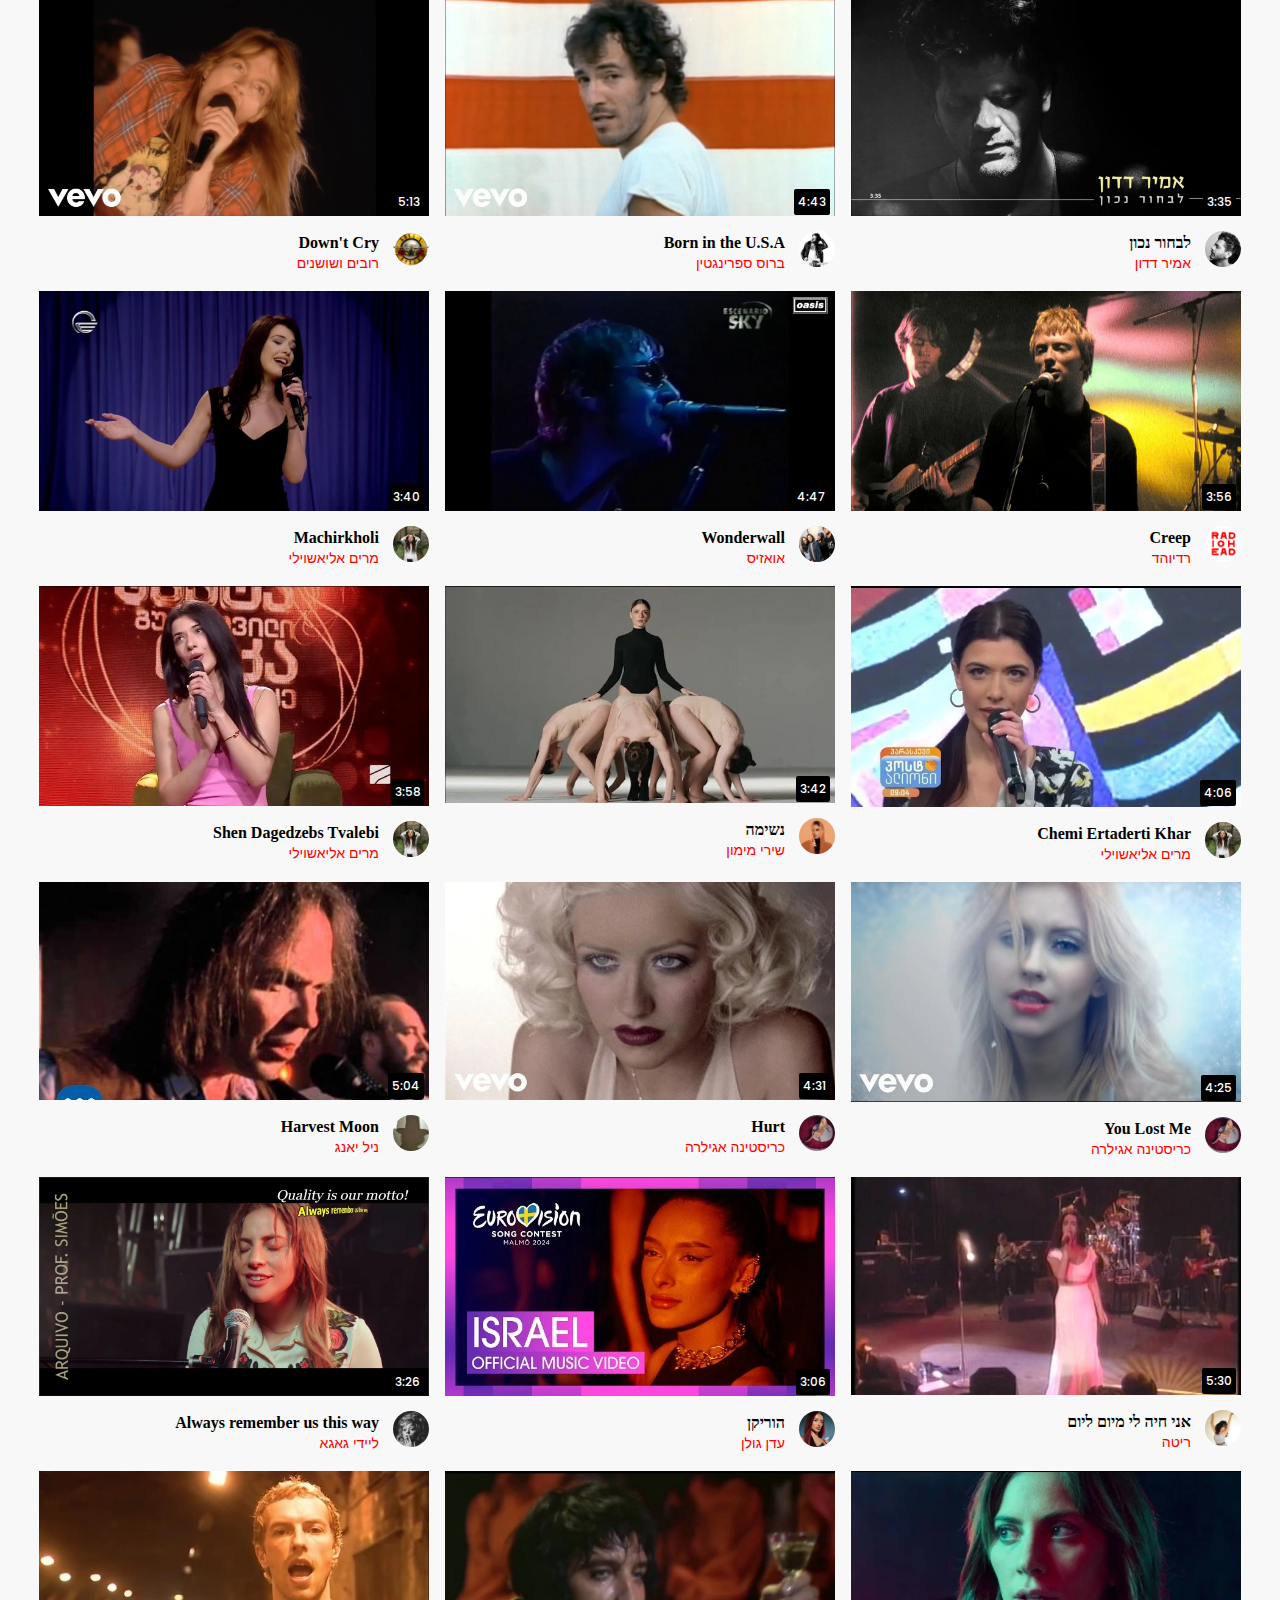
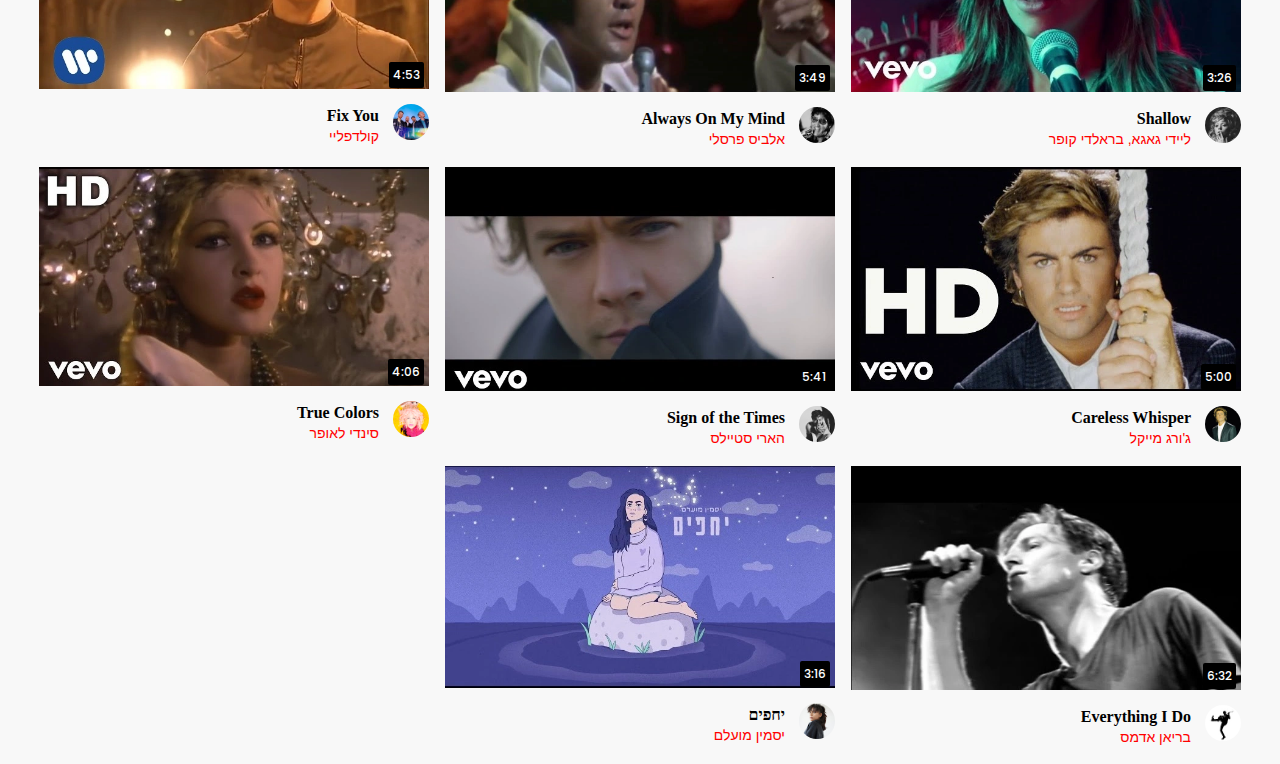
==== commit f7dfc004: "Add files via upload" ====
--- a/index.html
+++ b/index.html
@@ -72,7 +72,7 @@
         <li class="tab">ישראלי</li>
         <li class="tab">לועזי</li>
         <li class="tab">גיאורגי</li>
-      /ul>
+      </ul>
       <div class="icon"><i id="right" class="fa-solid fa-angle-right"></i></div>
     </div>
 
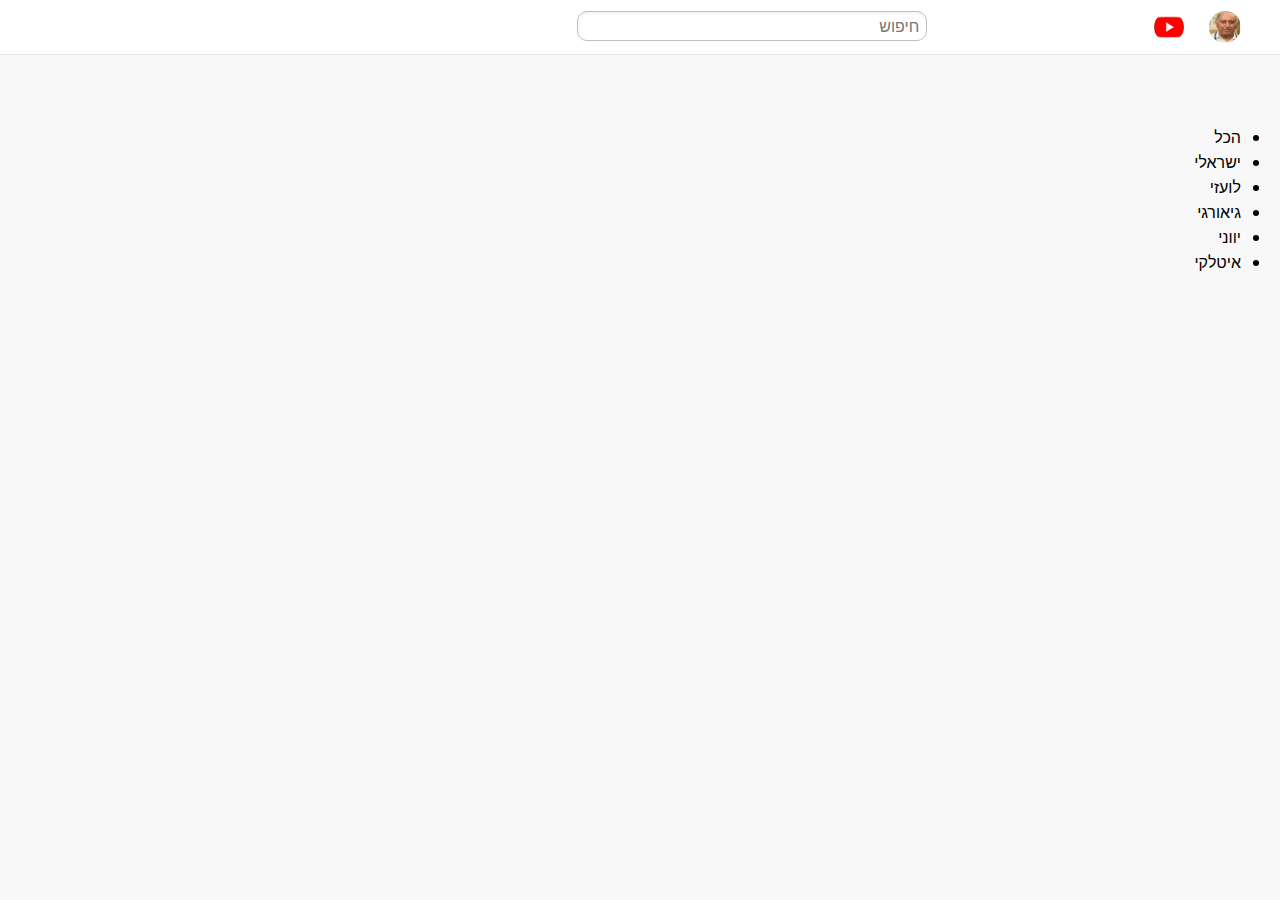
==== commit 27c87129: "Add files via upload" ====
--- a/index.html
+++ b/index.html
@@ -15,7 +15,7 @@
     <link rel="stylesheet" href="styles/sidebar.css">
     <link rel="stylesheet" href="styles/slider.css">
     <link rel="stylesheet" href="styles/buttons.css">
-    <!--script src="scripts/slider.js" defer></script-->
+    <script src="scripts/slider.js" defer></script>
   </head>
   <body>
     <header class="header">
@@ -65,16 +65,22 @@
     </header>
     
     
-    <div class="wrapper" dir="rtl">
-      <div class="icon"><i id="left" class="fa-solid fa-angle-left"></i></div>
-      <ul class="tabs-box">
-        <li class="tab active">הכל</li>
-        <li class="tab">ישראלי</li>
-        <li class="tab">לועזי</li>
-        <li class="tab">גיאורגי</li>
-      </ul>
-      <div class="icon"><i id="right" class="fa-solid fa-angle-right"></i></div>
-    </div>
+    <div class="slider">
+      <div class="icon hide">
+         <span class="left-arrow">&lt;</span>
+      </div> 
+      <ul class="tabs">
+         <li class="tab active">הכל</li>
+         <li class="tab">ישראלי</li>
+         <li class="tab">לועזי</li>
+         <li class="tab">גיאורגי</li>
+         <li class="tab">יווני</li>
+         <li class="tab">איטלקי</li>
+       </ul> 
+      <div class="icon">
+         <span class="right-arrow">&gt;</span>
+      </div> 
+     </div>   
 
     
       <nav class="sidebar">
@@ -111,4 +117,4 @@
     <script type="module" src="scripts/youtube.js"></script>
    
   </body>
-</html>
+</html>--- a/styles/header.css
+++ b/styles/header.css
@@ -1,250 +1,250 @@
-.header {
-  height: 55px;
-
-  display: flex;
-  flex-direction: row;
-  justify-content: space-between;
-
-  position: fixed;
-  top: 0;
-  left: 0;
-  right: 0;
-  z-index: 100;
-
-  background-color: white;
-  border-bottom-width: 1px;
-  border-bottom-style: solid;
-  border-bottom-color: rgb(228, 228, 228);
-}
-
-.left-section {
-
-  display: flex;
-  align-items: center;
-  margin-left: 24px;
-  margin-right: 24px;
-}
-
-.hamburger-menu {
-  height: 24px;
-  margin-left: 24px;
-  margin-right: 24px;
-}
-
-.youtube-logo {
-  width: 30px;
-  height: 30px;
-  border-radius: 50px;
-  margin-right: 10px;
-  cursor: pointer;
-}
-/*
-.middle-section {
-  flex: 1;
-  margin-left: 70px;
-  margin-right: 35px;
-  max-width: 210px;
-  display: flex;
-  align-items: center;
-}
-*/
-.middle-section {
-  flex: 1;
-  max-width: 850px;
-  margin-left: 10px;
-  margin-right: 10px;
-  display: flex;
-}
-
-
-
-
-.search-bar {
-  margin-top: 10px;
-  flex: 1;
-  height: 36px;
-  padding-left: 10px;
-  font-size: 16px;
-  border: 1px solid rgb(192, 192, 192);
-  border-radius: 10px;
-  box-shadow: inset 1px 2px 3px rgba(0, 0, 0, 0.05);
-  /*width: 210px;*/
-
-}
-
-.search-bar::placeholder {
-  font-size: 16px;
-}
-
-.search-button {
-  height: 40px;
-  width: 66px;
-  background-color: rgb(240, 240, 240);
-  border-width: 1px;
-  border-style: solid;
-  border-color: rgb(192, 192, 192);
-  margin-left: -1px;
-  margin-right: 10px;
-}
-
-.search-button,
-.voice-search-button,
-.upload-icon-container {
-  display: flex;
-  justify-content: center;
-  align-items: center;
-  position: relative;
-}
-
-.search-button .tooltip,
-.voice-search-button .tooltip,
-.upload-icon-container .tooltip {
-  position: absolute;
-  background-color: gray;
-  color: white;
-  padding-top: 4px;
-  padding-bottom: 4px;
-  padding-left: 8px;
-  padding-right: 8px;
-  border-radius: 2px;
-  font-size: 12px;
-  bottom: -30px;
-  opacity: 0;
-  transition: opacity 0.15s;
-  pointer-events: none;
-  white-space: nowrap;
-}
-
-.search-button:hover .tooltip,
-.voice-search-button:hover .tooltip,
-.upload-icon-container:hover .tooltip {
-  opacity: 1;
-}
-
-.search-icon {
-  height: 25px;
-}
-
-.voice-search-button {
-  height: 40px;
-  width: 40px;
-  border-radius: 20px;
-  border: none;
-  background-color: rgb(245, 245, 245);
-}
-
-.voice-search-icon {
-  height: 24px;
-}
-
-
-.right-section {
-  width: 180px;
-  margin-right: 20px;
-  display: flex;
-  align-items: center;
-  justify-content: space-between;
-  flex-shrink: 0;
-  margin-left: 24px;
-}
-
-.upload-icon {
-  height: 24px;
-}
-
-.youtube-apps-icon {
-  height: 24px;
-}
-
-.notifications-icon {
-  height: 24px;
-}
-
-.notifications-icon-container {
-  position: relative;
-}
-
-.notifications-count {
-  position: absolute;
-  top: -2px;
-  right: -5px;
-  background-color: rgb(200, 0, 0);
-  color: white;
-  font-size: 11px;
-  padding-left: 5px;
-  padding-right: 5px;
-  padding-top: 2px;
-  padding-bottom: 2px;
-  border-radius: 10px;
-}
-
-.current-user-picture {
-  margin: 15px;
-  height: 32px;
-  border-radius: 16px;
-}
-
-.search-button,
-.voice-search-button,
-.upload-icon-container,
-.youtube-apps-icon-container,
-.notifications-icon-container {
-  display: flex;
-  justify-content: center;
-  align-items: center;
-  position: relative;
-  cursor: pointer;
-}
-
-.search-button .tooltip,
-.voice-search-button .tooltip,
-.upload-icon-container .tooltip,
-.youtube-apps-icon-container .tooltip,
-.notifications-icon-container .tooltip {
-  font-family: Roboto, Arial;
-  position: absolute;
-  background-color: gray;
-  color: white;
-  padding-top: 4px;
-  padding-bottom: 4px;
-  padding-left: 8px;
-  padding-right: 8px;
-  border-radius: 2px;
-  font-size: 12px;
-  bottom: -30px;
-  opacity: 0;
-  transition: opacity 0.15s;
-  pointer-events: none;
-  white-space: nowrap;
-}
-
-.search-button:hover .tooltip,
-.voice-search-button:hover .tooltip,
-.upload-icon-container:hover .tooltip,
-.youtube-apps-icon-container:hover .tooltip,
-.notifications-icon-container:hover .tooltip {
-  opacity: 1;
-}
-
-header ul li{
-  margin-bottom:  50px;
-  list-style: none;
-  padding: 20px;
-  margin: 10px;
-  float: left;
-  font-size: 20px;
-  border-radius: 35px;
-  /*background: red;*/
-
-}
-header ul li a{
-  color: inherit;
-  text-decoration: none;
-}
-header ul li.active{
-  background: var(--gra);
-}
-header ul li.active a{
-  color: white;
-  font-weight: bold;
-}
+.header {
+  height: 55px;
+
+  display: flex;
+  flex-direction: row;
+  justify-content: space-between;
+
+  position: fixed;
+  top: 0;
+  left: 0;
+  right: 0;
+  z-index: 100;
+
+  background-color: white;
+  border-bottom-width: 1px;
+  border-bottom-style: solid;
+  border-bottom-color: rgb(228, 228, 228);
+}
+
+.left-section {
+
+  display: flex;
+  align-items: center;
+  margin-left: 24px;
+  margin-right: 24px;
+}
+
+.hamburger-menu {
+  height: 24px;
+  margin-left: 24px;
+  margin-right: 24px;
+}
+
+.youtube-logo {
+  width: 30px;
+  height: 30px;
+  border-radius: 50px;
+  margin-right: 10px;
+  cursor: pointer;
+}
+/*
+.middle-section {
+  flex: 1;
+  margin-left: 70px;
+  margin-right: 35px;
+  max-width: 210px;
+  display: flex;
+  align-items: center;
+}
+*/
+.middle-section {
+  flex: 1;
+  max-width: 500px;
+  margin-left: 10px;
+  margin-right: 10px;
+  display: flex;
+}
+
+
+
+
+.search-bar {
+  margin-top: 11px;
+  flex: 1;
+  height: 30px;
+  padding-right: 7px;
+  font-size: 16px;
+  border: 1px solid rgb(192, 192, 192);
+  border-radius: 10px;
+  box-shadow: inset 1px 2px 3px rgba(0, 0, 0, 0.05);
+  /*width: 210px;*/
+
+}
+
+.search-bar::placeholder {
+  font-size: 16px;
+}
+
+.search-button {
+  height: 40px;
+  width: 66px;
+  background-color: rgb(240, 240, 240);
+  border-width: 1px;
+  border-style: solid;
+  border-color: rgb(192, 192, 192);
+  margin-left: -1px;
+  margin-right: 10px;
+}
+
+.search-button,
+.voice-search-button,
+.upload-icon-container {
+  display: flex;
+  justify-content: center;
+  align-items: center;
+  position: relative;
+}
+
+.search-button .tooltip,
+.voice-search-button .tooltip,
+.upload-icon-container .tooltip {
+  position: absolute;
+  background-color: gray;
+  color: white;
+  padding-top: 4px;
+  padding-bottom: 4px;
+  padding-left: 8px;
+  padding-right: 8px;
+  border-radius: 2px;
+  font-size: 12px;
+  bottom: -30px;
+  opacity: 0;
+  transition: opacity 0.15s;
+  pointer-events: none;
+  white-space: nowrap;
+}
+
+.search-button:hover .tooltip,
+.voice-search-button:hover .tooltip,
+.upload-icon-container:hover .tooltip {
+  opacity: 1;
+}
+
+.search-icon {
+  height: 25px;
+}
+
+.voice-search-button {
+  height: 40px;
+  width: 40px;
+  border-radius: 20px;
+  border: none;
+  background-color: rgb(245, 245, 245);
+}
+
+.voice-search-icon {
+  height: 24px;
+}
+
+
+.right-section {
+  width: 180px;
+  margin-right: 20px;
+  display: flex;
+  align-items: center;
+  justify-content: space-between;
+  flex-shrink: 0;
+  margin-left: 24px;
+}
+
+.upload-icon {
+  height: 24px;
+}
+
+.youtube-apps-icon {
+  height: 24px;
+}
+
+.notifications-icon {
+  height: 24px;
+}
+
+.notifications-icon-container {
+  position: relative;
+}
+
+.notifications-count {
+  position: absolute;
+  top: -2px;
+  right: -5px;
+  background-color: rgb(200, 0, 0);
+  color: white;
+  font-size: 11px;
+  padding-left: 5px;
+  padding-right: 5px;
+  padding-top: 2px;
+  padding-bottom: 2px;
+  border-radius: 10px;
+}
+
+.current-user-picture {
+  margin: 15px;
+  height: 32px;
+  border-radius: 16px;
+}
+
+.search-button,
+.voice-search-button,
+.upload-icon-container,
+.youtube-apps-icon-container,
+.notifications-icon-container {
+  display: flex;
+  justify-content: center;
+  align-items: center;
+  position: relative;
+  cursor: pointer;
+}
+
+.search-button .tooltip,
+.voice-search-button .tooltip,
+.upload-icon-container .tooltip,
+.youtube-apps-icon-container .tooltip,
+.notifications-icon-container .tooltip {
+  font-family: Roboto, Arial;
+  position: absolute;
+  background-color: gray;
+  color: white;
+  padding-top: 4px;
+  padding-bottom: 4px;
+  padding-left: 8px;
+  padding-right: 8px;
+  border-radius: 2px;
+  font-size: 12px;
+  bottom: -30px;
+  opacity: 0;
+  transition: opacity 0.15s;
+  pointer-events: none;
+  white-space: nowrap;
+}
+
+.search-button:hover .tooltip,
+.voice-search-button:hover .tooltip,
+.upload-icon-container:hover .tooltip,
+.youtube-apps-icon-container:hover .tooltip,
+.notifications-icon-container:hover .tooltip {
+  opacity: 1;
+}
+
+header ul li{
+  margin-bottom:  50px;
+  list-style: none;
+  padding: 20px;
+  margin: 10px;
+  float: left;
+  font-size: 20px;
+  border-radius: 35px;
+  /*background: red;*/
+
+}
+header ul li a{
+  color: inherit;
+  text-decoration: none;
+}
+header ul li.active{
+  background: var(--gra);
+}
+header ul li.active a{
+  color: white;
+  font-weight: bold;
+}
--- a/styles/video.css
+++ b/styles/video.css
@@ -72,36 +72,78 @@
   grid-template-columns: repeat(6, 1fr);
 }
 
+@media screen and (max-width: 3000px) {
+  .video-grid {
+    grid-template-columns: repeat(6, 1fr);
+  }
+  .middle-section input {
+    width: 350px;
+  }
+}
 
-@media (max-width: 2000px) {
+@media screen and (max-width: 2000px) {
   .video-grid {
     grid-template-columns: repeat(5, 1fr);
+  }
+  .middle-section input {
+    width: 350px;
   }
 }
 
 /* This @media means when the screen width is 1600px or
    less, we will divide the grid into 6 columns. */
-@media (max-width: 1600px) {
+@media screen and (max-width: 1600px) {
   .video-grid {
     grid-template-columns: repeat(4, 1fr);
   }
+  .middle-section input {
+    width: 350px;
+  }
 }
 
-@media (max-width: 1300px) {
+@media screen and (max-width: 1300px) {
   .video-grid {
     grid-template-columns: repeat(3, 1fr);
   }
+  .middle-section input {
+    width: 350px;
+  }
 }
 
-@media (max-width: 1200px) {
+@media screen and (max-width: 1200px) {
   .video-grid {
     grid-template-columns: repeat(2, 2fr);
   }
+  .middle-section input {
+    width: 300px;
+  }
 }
 
-@media (max-width: 1000px) {
+@media screen and (max-width: 750px) {
   .video-grid {
     grid-template-columns: repeat(1, 1fr);
+
+  }
+  .middle-section input {
+    width: 180px;
+  }
+}
+@media screen and (max-width: 575px) {
+  .video-grid {
+    grid-template-columns: repeat(1, 1fr);
+
+  }
+  .middle-section input {
+    width: 180px;
+  }
+}
+@media screen and (max-width: 480px) {
+  .video-grid {
+    grid-template-columns: repeat(1, 1fr);
+
+  }
+  .middle-section input {
+    width: 150px;
   }
 }
 /*
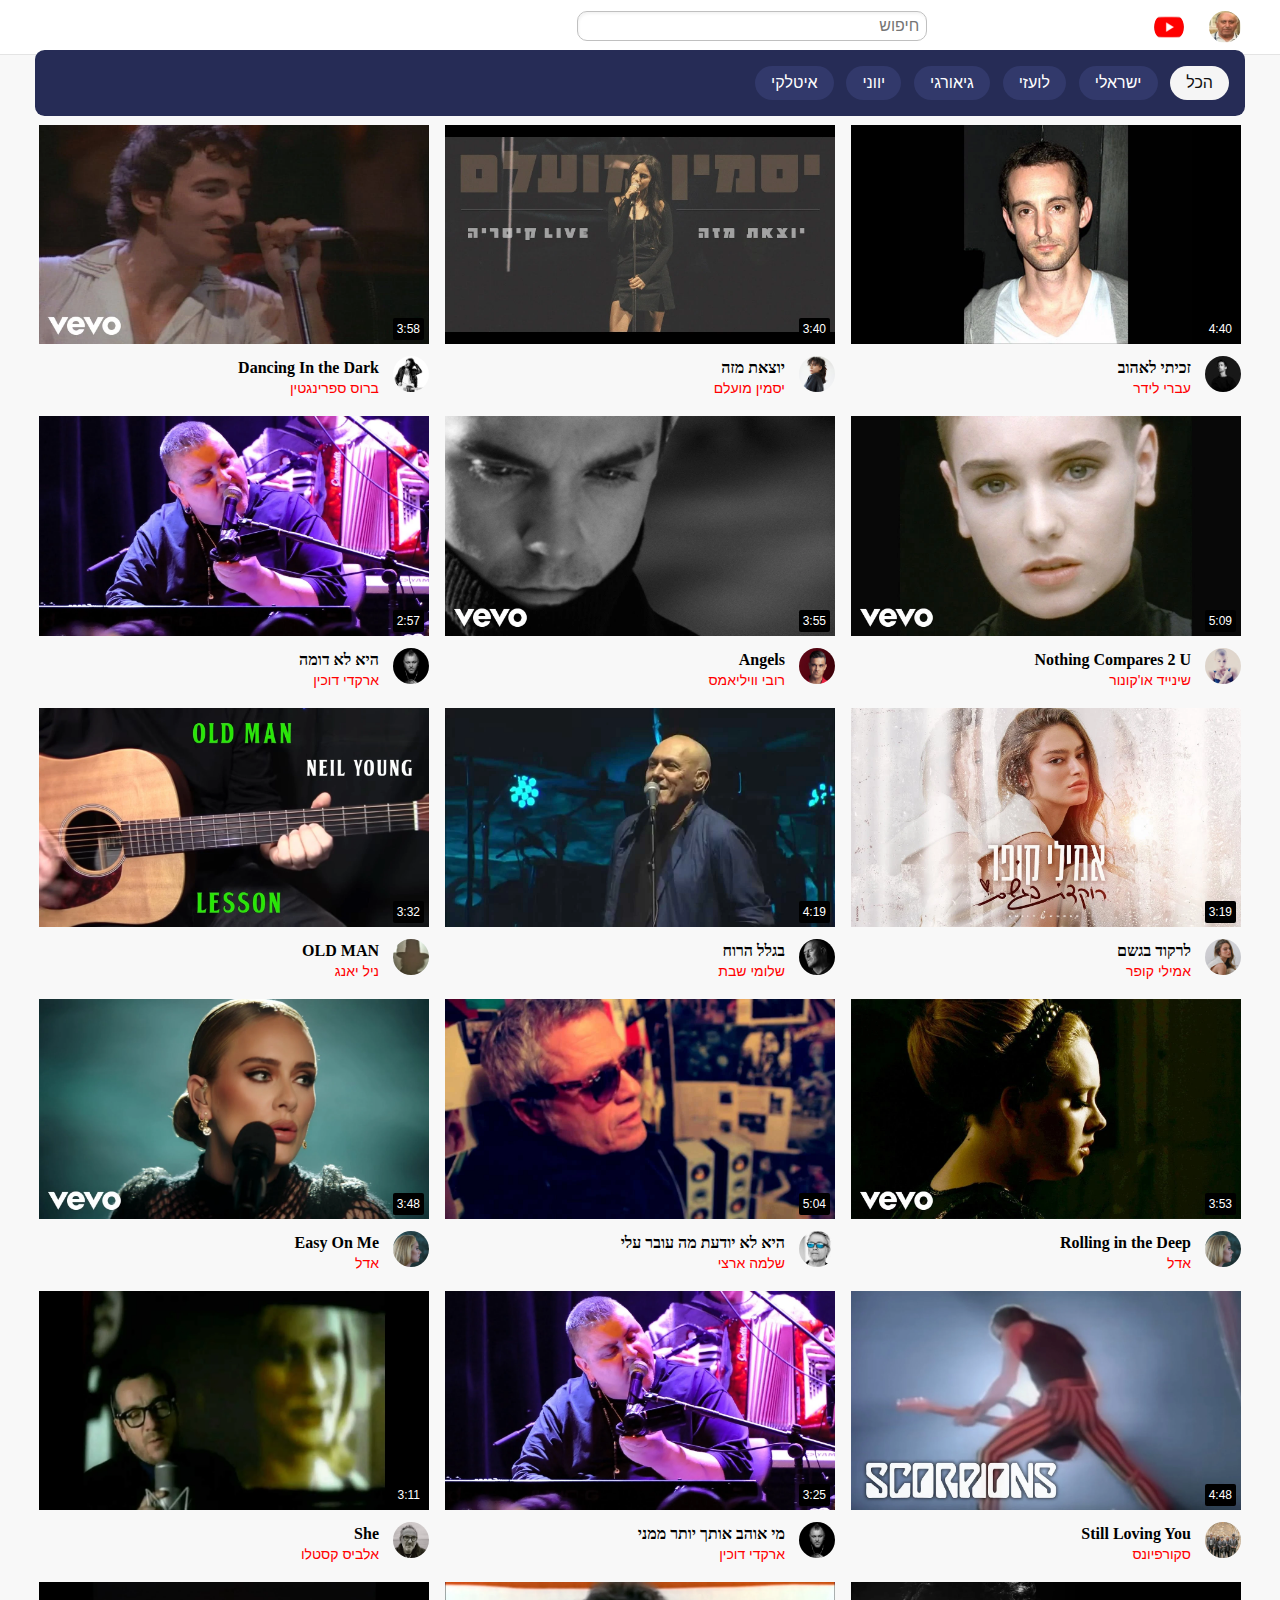
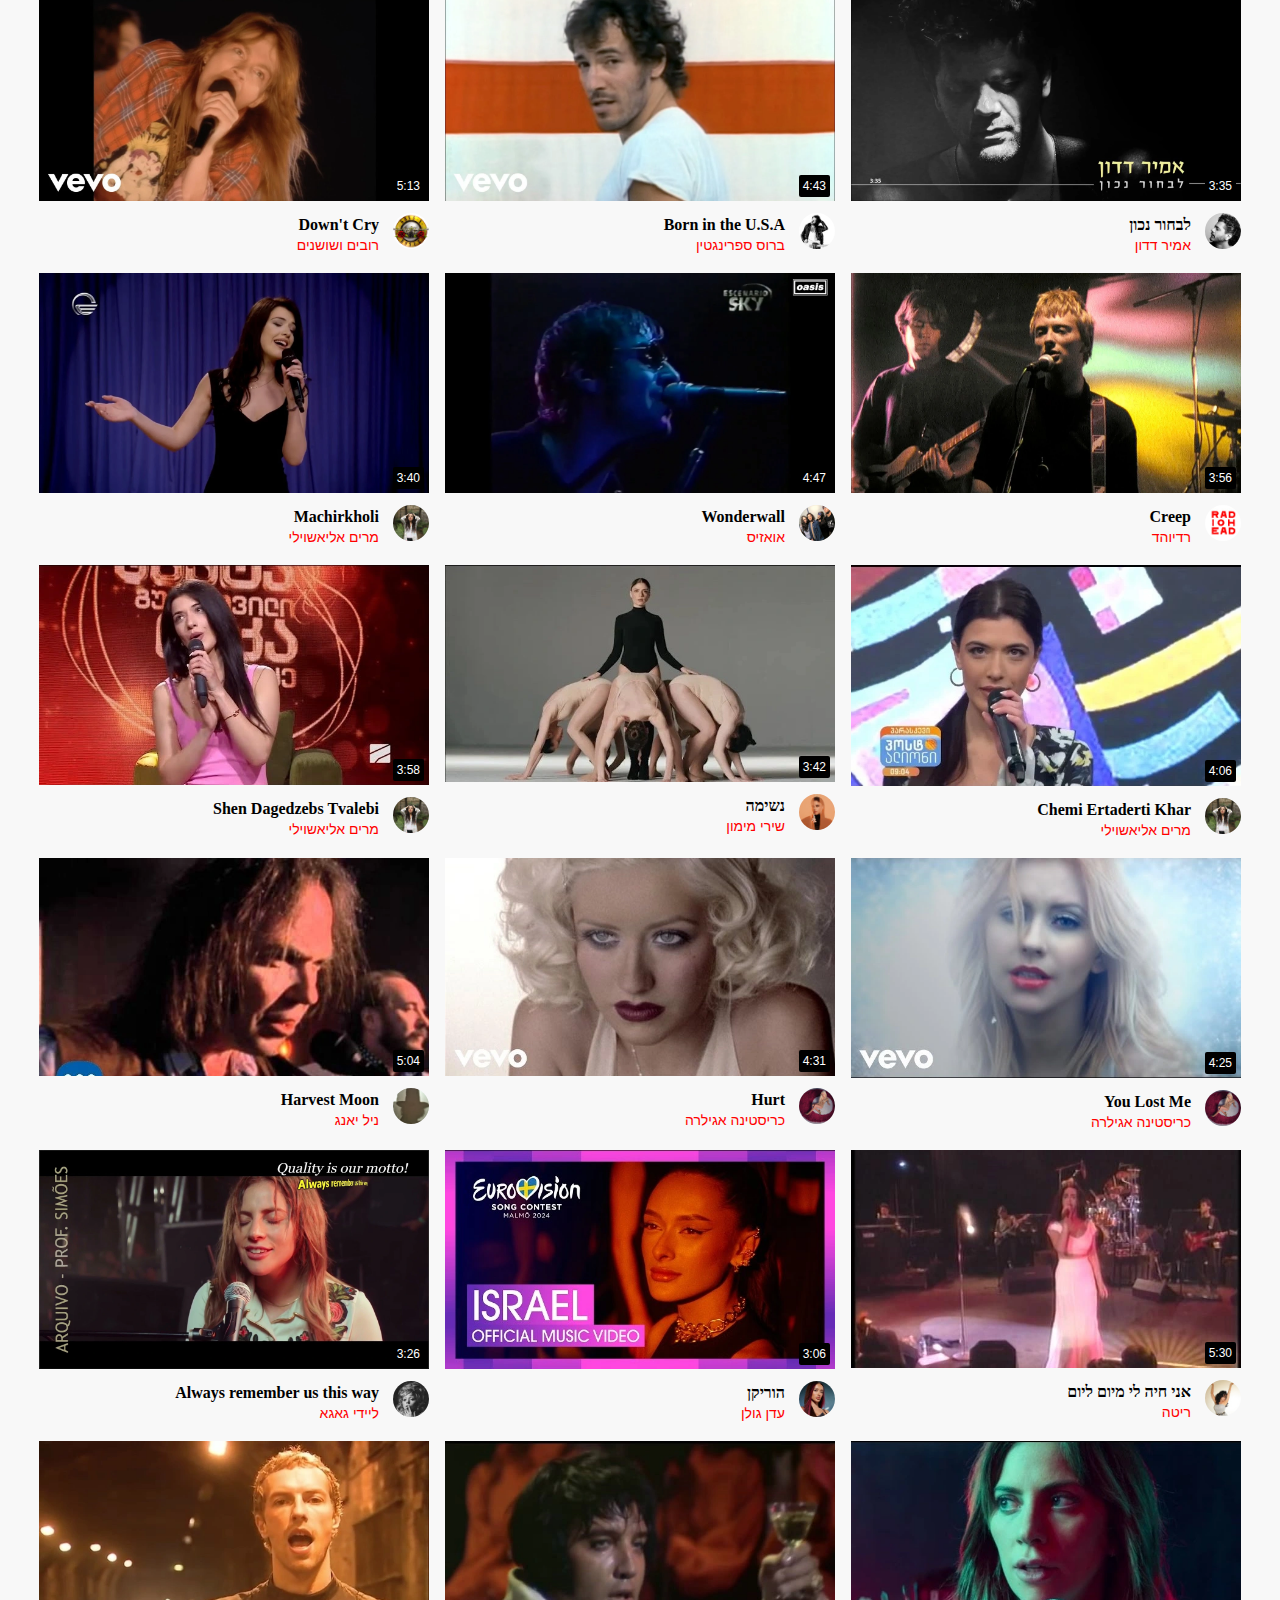
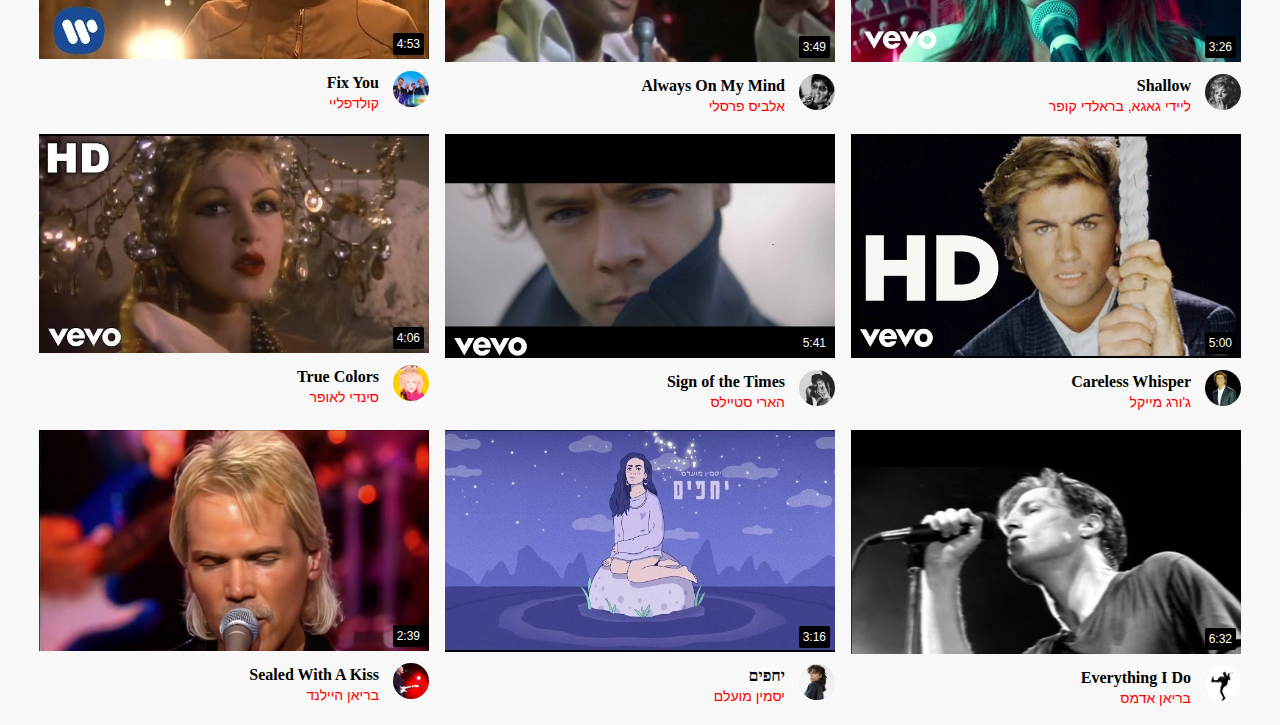
==== commit a84a4b78: "Add files via upload" ====
--- a/index.html
+++ b/index.html
@@ -66,9 +66,9 @@
     
     
     <div class="slider">
-      <div class="icon hide">
+      <!-- <div class="icon hide">
          <span class="left-arrow">&lt;</span>
-      </div> 
+      </div>  -->
       <ul class="tabs">
          <li class="tab active">הכל</li>
          <li class="tab">ישראלי</li>
@@ -77,9 +77,9 @@
          <li class="tab">יווני</li>
          <li class="tab">איטלקי</li>
        </ul> 
-      <div class="icon">
+      <!-- <div class="icon">
          <span class="right-arrow">&gt;</span>
-      </div> 
+      </div>  -->
      </div>   
 
     
--- a/styles/slider.css
+++ b/styles/slider.css
@@ -1,103 +1,101 @@
-/* Import Google font - Poppins */
-@import url('https://fonts.googleapis.com/css2?family=Poppins:wght@400;500;600&display=swap');
-*{
-  margin: 0;
-  padding: 0;
-  box-sizing: border-box;
-  font-family: 'Poppins', sans-serif;
+:root {
+  --primary: #262c56;
+  --secondary: #32396b; 
 }
-/*
-.body {
-  display: flex;
-  padding: 0 10px;
-  align-items: center;
-  justify-content: center;
-  min-height: 100vh;
-  background: #5372F0;
+
+* {
+   margin: 0;
+   padding: 0;
+   box-sizing: border-box;
+   font-family: sans-serif;
 }
-*/
-.wrapper {
-    
-    display: flex;
-    flex-direction: row;
-    justify-content: space-between;
-  
-    position: fixed;
-    margin-bottom: 3px;
-    top: 55px;
-    left: 0px;
-    right: 25px;
-    z-index: 100;
-    direction: rtl;
-    background-color: whitesmoke;
+
+.slider {
+   top:50px;
+   right: 35px;
+   left: 35px;
+   position: fixed;
+   
+   background-color: var(--primary);
+   color: #fff;
+   padding: 1rem;
+   border-radius: .6rem;
+   overflow: hidden;
+   z-index: 100;  
 }
-.wrapper .icon {
-  position: absolute;
-  top: 0;
-  height: 100%;
-  width: 120px;
-  display: flex;
-  align-items: center;
+
+.slider .tabs {
+   min-height: 99%;
+   list-style: none;
+   display: flex;
+   gap: .8rem;
+   overflow-x: auto;
+   scroll-behavior: smooth;
 }
-.icon:first-child {
-  display: none;
+
+.slider .tabs::-webkit-scrollbar {
+ display: none;
+}
+
+.slider .icon {
+   position: absolute;
+   top:50%;
+   transform: translateY(-50%);
+   width: 6rem;
+   height: 100%;
+   padding: .5rem;
+
+   display: flex;
+   align-items: center;
+}
+.slider .icon.hide {
+   display: none;
+}
+
+
+.slider .icon:first-child {
   right: 0;
-  display: none;
-  background: linear-gradient(90deg, #fff 70%, transparent);
+  background: linear-gradient(to left, var(--primary) 45%, transparent);
 }
-.icon:last-child {
-  display: none;
+.slider .icon:last-child {
+  justify-content: flex-end; 
   left: 0;
-  justify-content: flex-end;
-  background: linear-gradient(-90deg, #fff 70%, transparent);
+  background: linear-gradient(to right, var(--primary) 45%, transparent);
+   
 }
-.icon i {
-  width: 55px;
-  height: 55px;
-  cursor: pointer;
-  font-size: 1.2rem;
-  text-align: center;
-  line-height: 55px;
-  border-radius: 50%;
+
+.icon .left-arrow,
+.icon .right-arrow {
+   display:inline-block;
+   width: 2.4rem;
+   height: 2.4rem;
+   border-radius: 50%;
+ 
+   text-align: center;
+   font: 200 2rem / 2.4rem "poppins", sans-serif;
 }
-.icon i:hover {
-  background: #efedfb;
+
+.icon span:hover {
+   background-color: #fff2;
+   cursor: pointer;
+
 }
-.icon:first-child i {
-  margin-left: 15px;
-} 
-.icon:last-child i {
-  margin-right: 15px;
-} 
-.wrapper .tabs-box {
-  display: flex;
-  gap: 12px;
-  list-style: none;
-  overflow-x: hidden;
-  scroll-behavior: smooth;
+
+
+.tabs .tab {
+   white-space: nowrap;
+   background-color: var(--secondary);
+   padding: .5rem 1rem;
+   font-size: 1rem;
+   border-radius: 1.3rem;
+   transition: .2s ease-in-out;
 }
-.tabs-box.dragging {
-  scroll-behavior: auto;
-  cursor: grab;
+.tabs .tab:hover {
+   background-color: #fff2;
+   cursor: pointer;
 }
-.tabs-box .tab {
-  cursor: pointer;
-  font-size: 1rem;
-  white-space: nowrap;
-  background: #f5f4fd;
-  padding: 3px 8px;
-  border-radius: 30px;
-  border: 1px solid #d8d5f2;
+.tabs .tab.active {
+   background-color: whitesmoke;
+   color: #111;
+
 }
-.tabs-box .tab:hover{
-  background: #efedfb;
-}
-.tabs-box.dragging .tab {
-  user-select: none;
-  pointer-events: none;
-}
-.tabs-box .tab.active{
-  color: #fff;
-  background: #5372F0;
-  border-color: transparent;
-}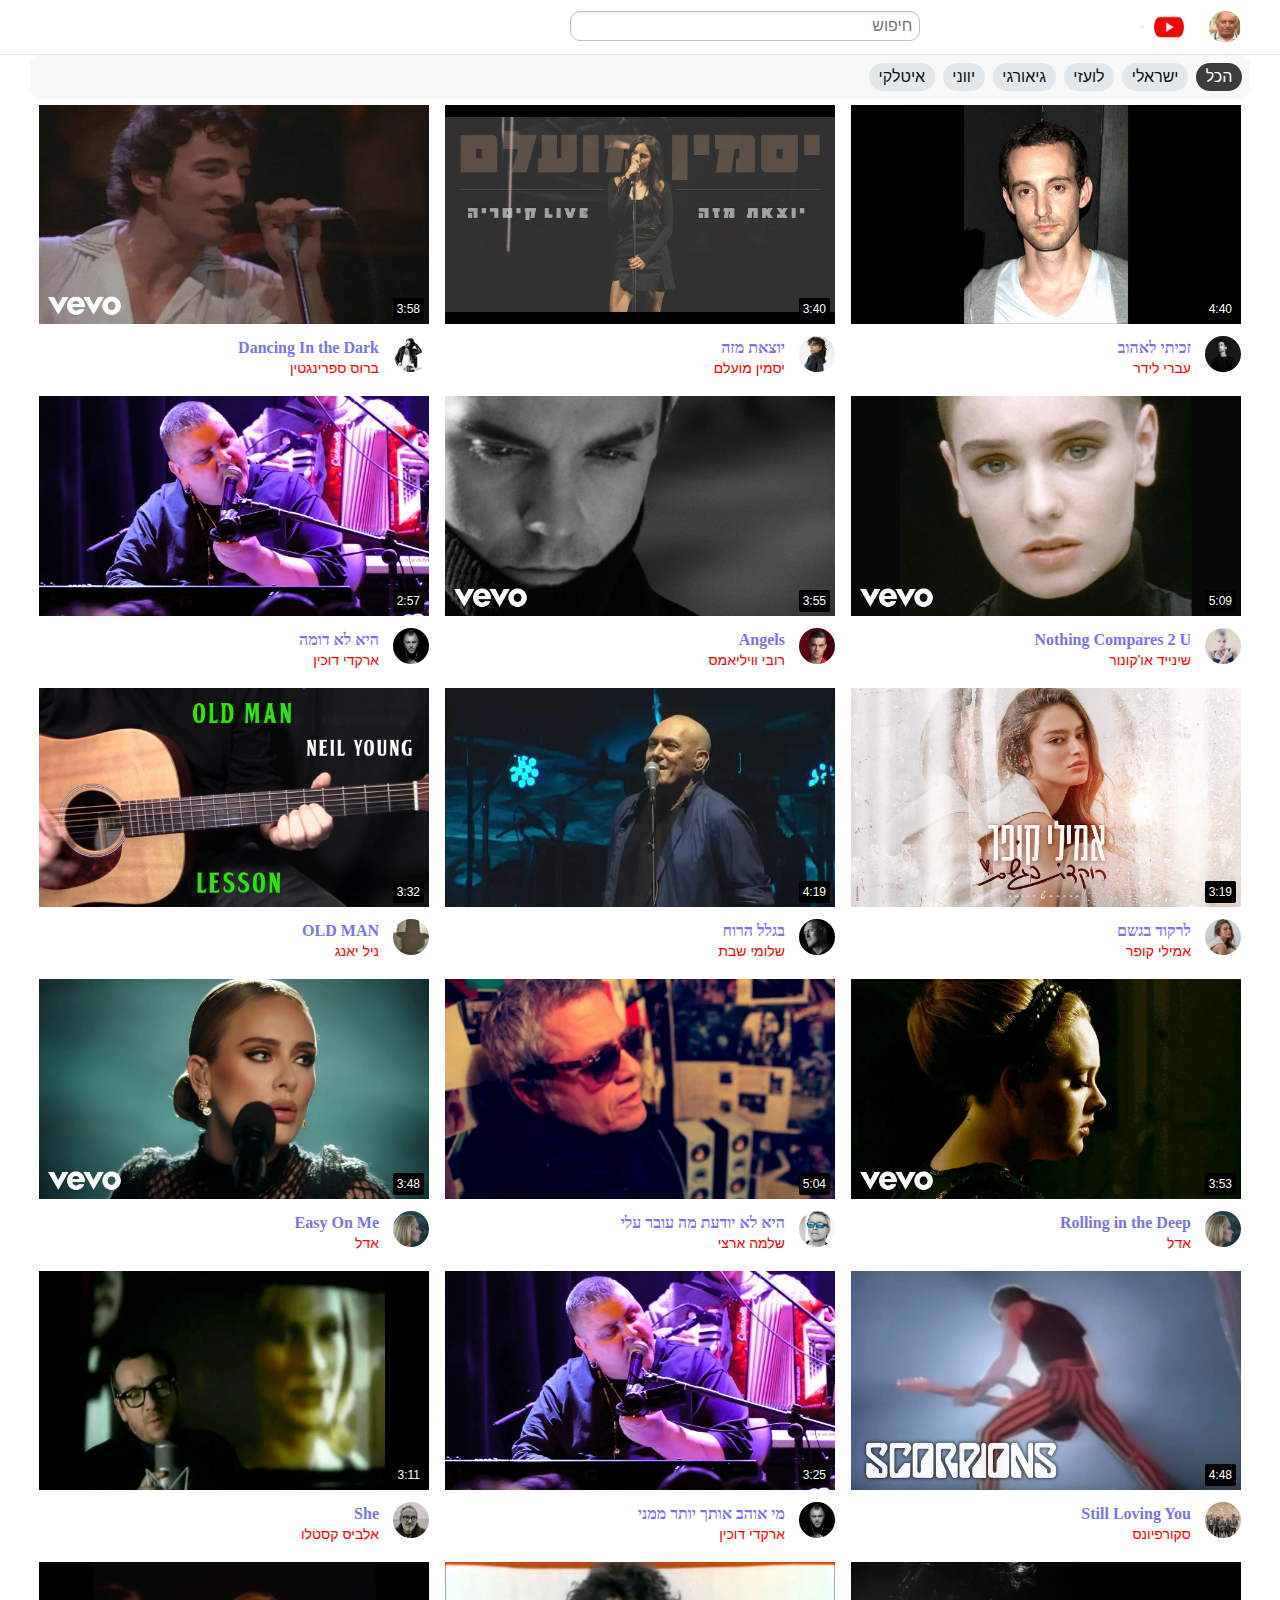
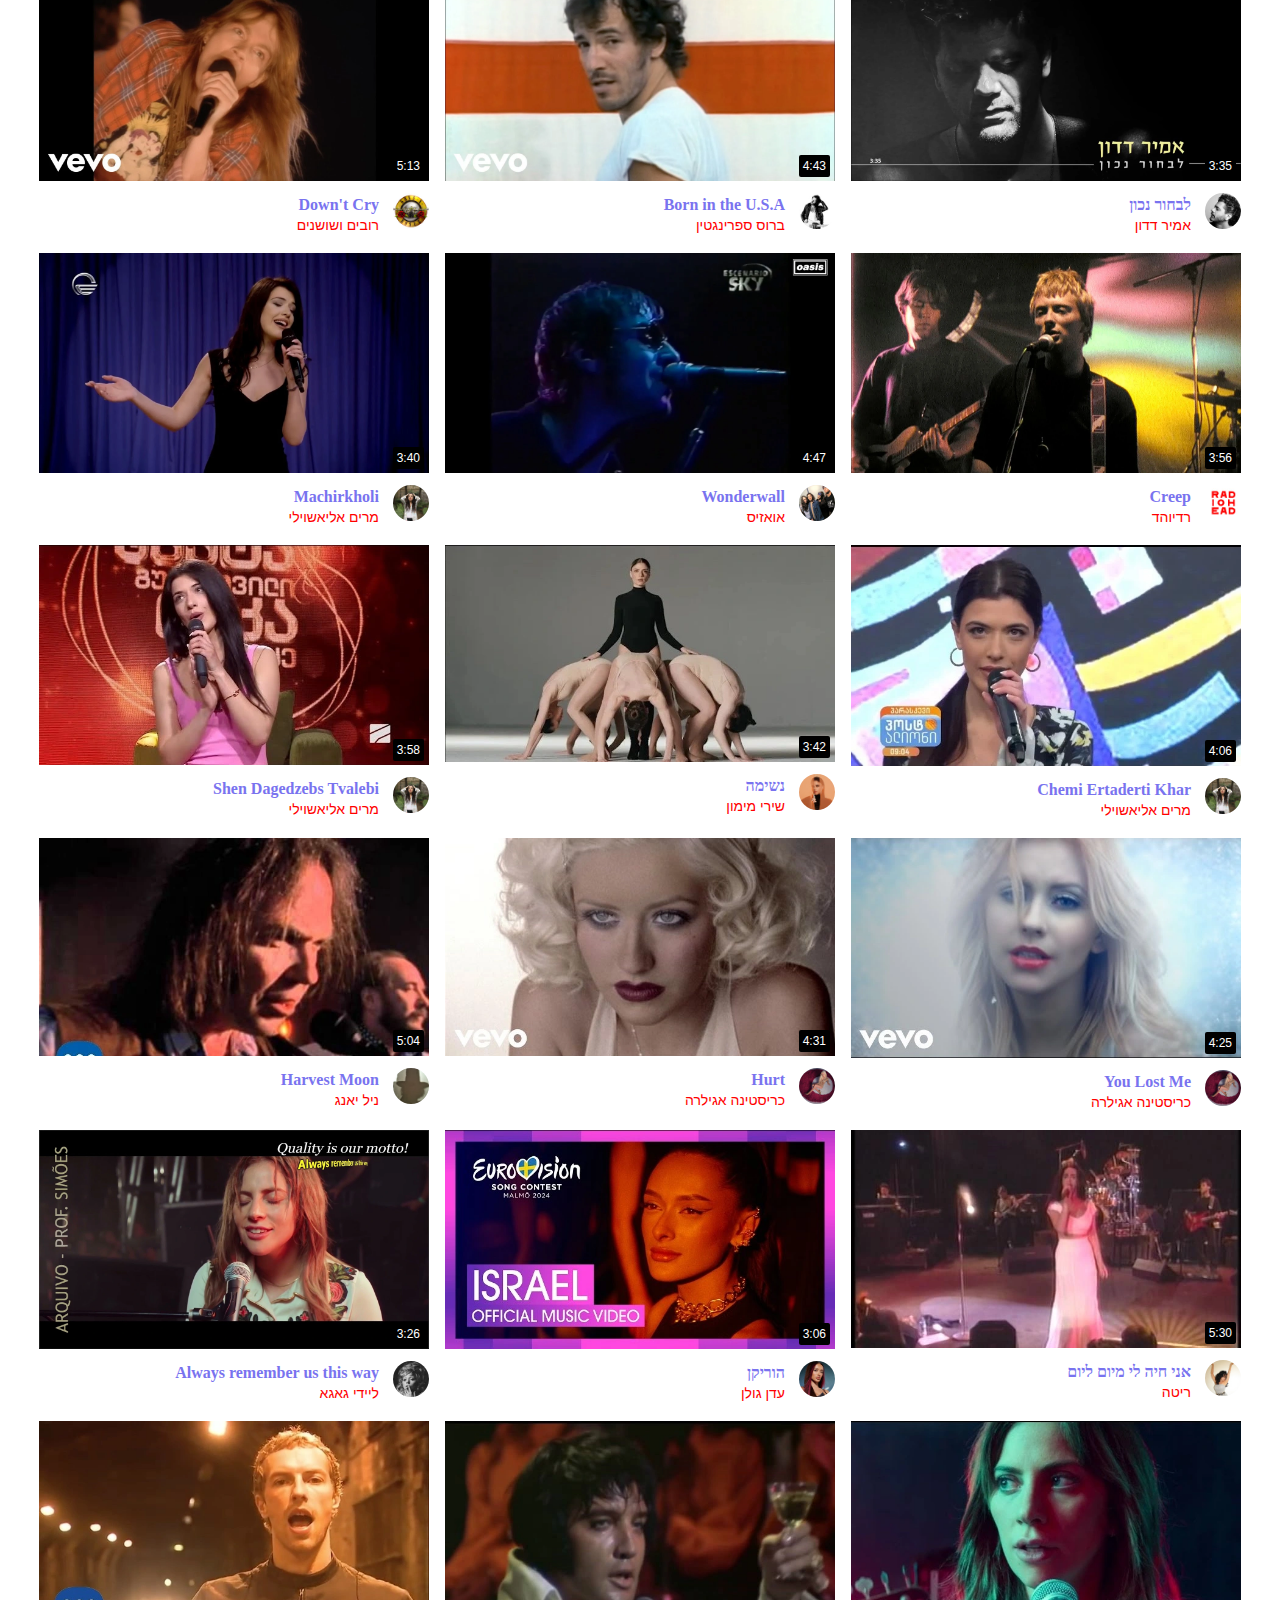
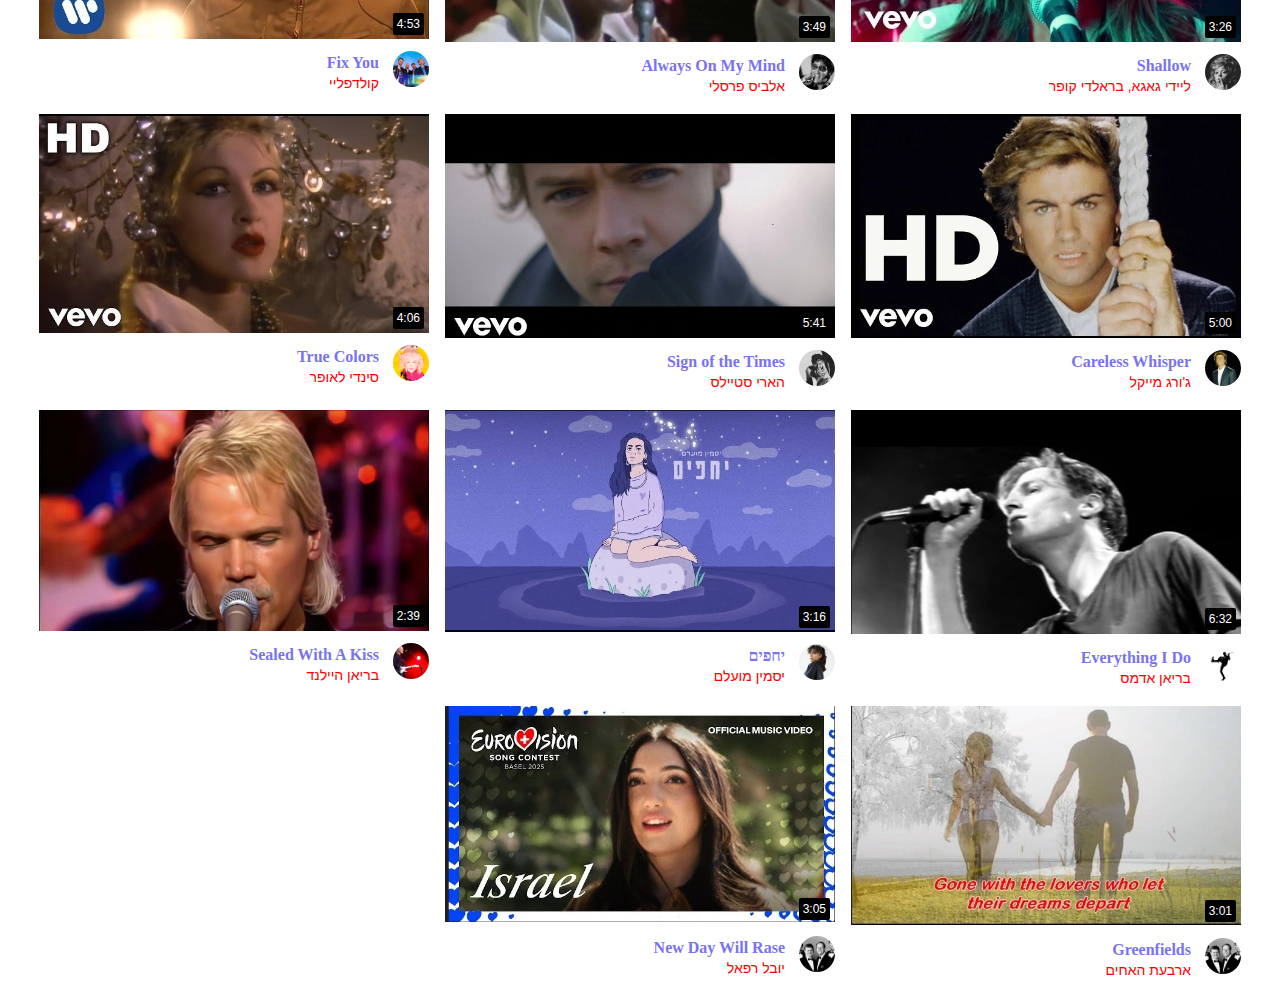
==== commit b8b86aab: "Add files via upload" ====
--- a/index.html
+++ b/index.html
@@ -8,6 +8,7 @@
     <link href="https://fonts.googleapis.com/css2?family=Roboto:wght@400;500;700&display=swap" rel="stylesheet">
 
     <link rel="stylesheet" href="https://cdnjs.cloudflare.com/ajax/libs/font-awesome/6.2.0/css/all.min.css" />
+    <link rel="stylesheet" href="https://unicons.iconscout.com/release/v4.0.8/css/line.css">
 
     <link rel="stylesheet" href="styles/general.css">
     <link rel="stylesheet" href="styles/header.css">
@@ -24,6 +25,10 @@
         <!--img class="youtube-logo" styl="display:none" src="icons/youtube-logo1.svg"-->
         <img class="current-user-picture" src="channel-pictures/uzichannel.jpg">
         <img class="youtube-logo" src="icons/youtube-logo1.png">
+        <button class="nav-button theme-button">
+                       <i class="uil uil-moon"></i>  
+        </button>
+        <!-- <svg xmlns="http://www.w3.org/2000/svg" height="24px" viewBox="0 -960 960 960" width="24px" fill="#1f1f1f"><path d="M480-120q-150 0-255-105T120-480q0-150 105-255t255-105q14 0 27.5 1t26.5 3q-41 29-65.5 75.5T444-660q0 90 63 153t153 63q55 0 101-24.5t75-65.5q2 13 3 26.5t1 27.5q0 150-105 255T480-120Zm0-80q88 0 158-48.5T740-375q-20 5-40 8t-40 3q-123 0-209.5-86.5T364-660q0-20 3-40t8-40q-78 32-126.5 102T200-480q0 116 82 198t198 82Zm-10-270Z"/></svg> -->
       </div>
       <div class="middle-section">
         <form>
--- a/styles/general.css
+++ b/styles/general.css
@@ -9,8 +9,30 @@
   direction: rtl;
   font-family: Roboto, Arial;
   margin: 15px;
-  padding-top: 110px;
+  padding-top: 90px;
   padding-left: 24px;
   padding-right: 24px;
-  background-color: rgb(248, 248, 248);
+  /* background-color: rgb(248, 248, 248); */
+  background: var(--white-color);
 }
+
+body.dark-mode {
+  --white-color: #171717;
+  --black-color: #d4d4d4;
+  --light-white-color: #333;
+  --light-gray-color: #404040;
+  --border-color: #737373;
+  --secondary-color: #d4d4d4;
+}
+
+header.dark-mode {
+  background-color: var(--white-color);
+}
+
+.slider.dark-mode {
+  background-color: var(--white-color);
+}
+
+.video-title.dark-mode {
+   color: var(--black-color);
+}--- a/styles/header.css
+++ b/styles/header.css
@@ -36,6 +36,7 @@
   height: 30px;
   border-radius: 50px;
   margin-right: 10px;
+  margin-left: 10px;
   cursor: pointer;
 }
 /*
--- a/styles/video.css
+++ b/styles/video.css
@@ -13,7 +13,8 @@
   font-size: 14px;
   font-weight: 500;
   line-height: 20px;
-  
+  color: rgb(121, 115, 239);
+   
 }
 
 .video-info-grid {
@@ -127,6 +128,7 @@
   .middle-section input {
     width: 180px;
   }
+  
 }
 @media screen and (max-width: 575px) {
   .video-grid {
@@ -136,6 +138,7 @@
   .middle-section input {
     width: 180px;
   }
+  
 }
 @media screen and (max-width: 480px) {
   .video-grid {
@@ -145,7 +148,9 @@
   .middle-section input {
     width: 150px;
   }
-}
+  }
+
+  
 /*
 @media (max-width: 900px) {
   .video-grid {
--- a/styles/slider.css
+++ b/styles/slider.css
@@ -11,26 +11,28 @@
 }
 
 .slider {
-   top:50px;
-   right: 35px;
-   left: 35px;
+   top:55px;
+   right: 30px;
+   left: 30px;
    position: fixed;
    
-   background-color: var(--primary);
+   /* background-color: var(--primary); */
+   background-color: rgb(248, 248, 248);
    color: #fff;
-   padding: 1rem;
+   padding: 0.5rem;
    border-radius: .6rem;
    overflow: hidden;
    z-index: 100;  
-}
+  }
 
 .slider .tabs {
    min-height: 99%;
    list-style: none;
    display: flex;
-   gap: .8rem;
+   gap: .5rem;
    overflow-x: auto;
    scroll-behavior: smooth;
+  
 }
 
 .slider .tabs::-webkit-scrollbar {
@@ -84,18 +86,23 @@
 
 .tabs .tab {
    white-space: nowrap;
-   background-color: var(--secondary);
-   padding: .5rem 1rem;
+   /* background-color: var(--secondary); */
+   color: #111;
+   /* padding: .5rem 1rem; */
+   padding: .3rem 0.6rem;
    font-size: 1rem;
    border-radius: 1.3rem;
    transition: .2s ease-in-out;
+   background-color: rgb(226, 231, 235);
 }
 .tabs .tab:hover {
-   background-color: #fff2;
+   background-color: rgb(197, 200, 202);
+   /* background-color: #fff2; */
    cursor: pointer;
 }
 .tabs .tab.active {
    background-color: whitesmoke;
-   color: #111;
+   color: white;
+   background-color: rgb(61, 60, 60)
 
 }
